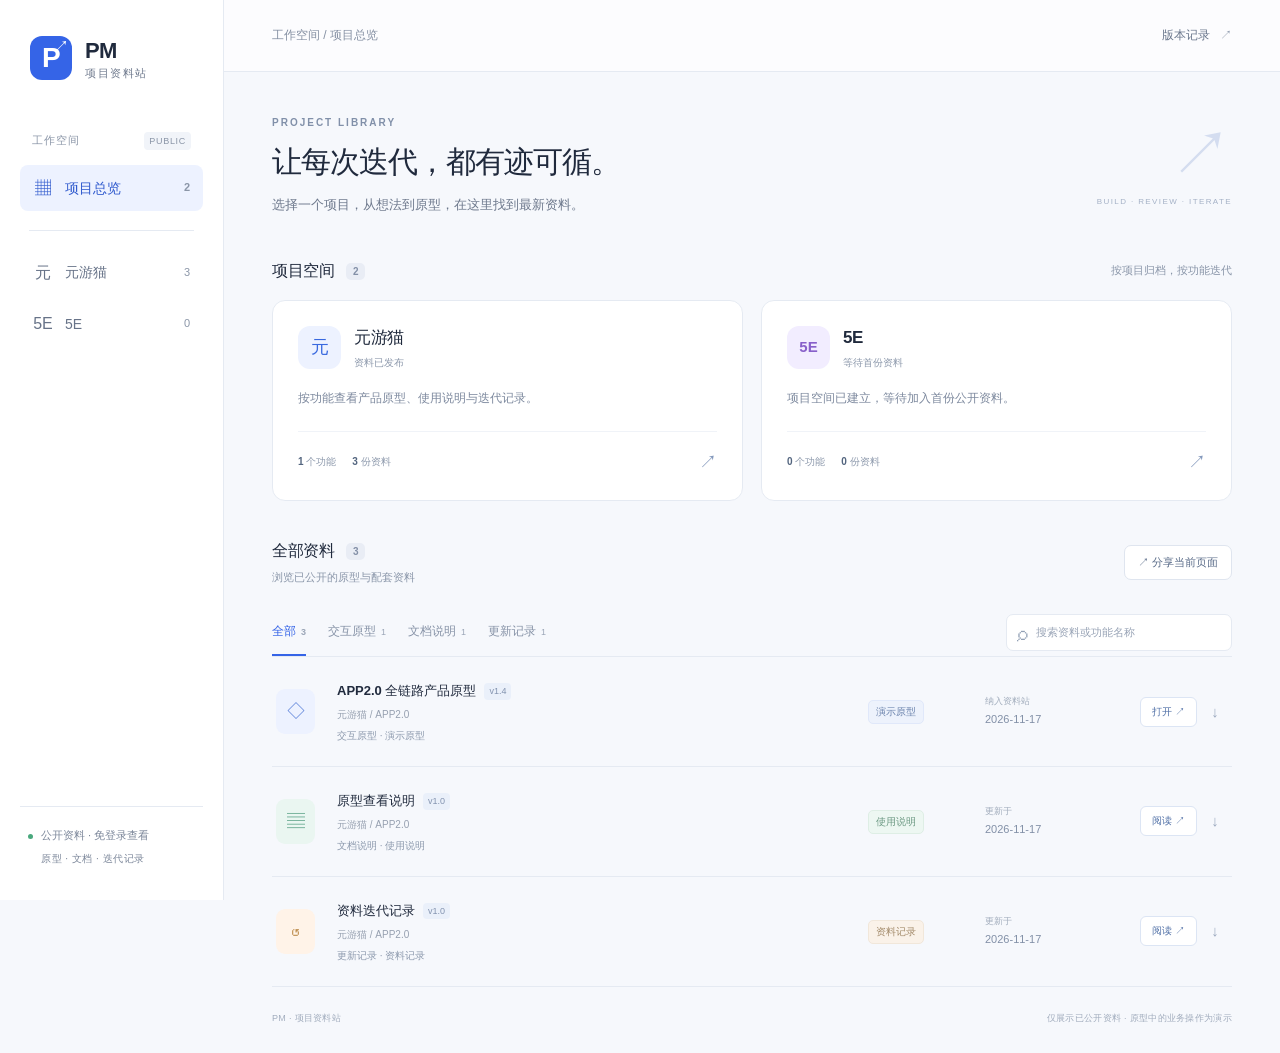
==== index.html @ 62522514 "完善项目资料站：项目功能导航、搜索与文档阅读" ====
<!doctype html>
<html lang="zh-CN">
<head>
<meta charset="utf-8"><meta name="viewport" content="width=device-width,initial-scale=1">
<meta name="description" content="按项目与功能浏览原型、说明和更新记录。"><meta name="theme-color" content="#f6f8fc">
<title>PM · 项目资料站</title><link rel="stylesheet" href="assets/portal.css">
<script src="assets/catalog.js" defer></script><script src="assets/portal.js" defer></script>
</head>
<body>
<a class="skip" href="#main">跳到主要内容</a>
<div class="layout">
<aside class="sidebar" aria-label="项目导航">
<a class="brand" href="./"><span class="brand-icon">P<span>↗</span></span><span>PM<span class="brand-sub">项目资料站</span></span></a>
<div class="space-label">工作空间 <span>PUBLIC</span></div>
<nav id="projectNav" aria-label="项目"></nav>
<div class="sidebar-footer"><span class="status-dot"></span>公开资料 · 免登录查看<p>原型 · 文档 · 迭代记录</p></div>
</aside>
<div class="workspace">
<header class="topbar"><div class="breadcrumb" id="breadcrumb">工作空间 / 项目总览</div><a class="repo-link" href="https://github.com/xiaocaipanzy-arch/PM" target="_blank" rel="noopener">版本记录 <span>↗</span></a></header>
<main id="main" tabindex="-1">
<section class="intro"><div><div class="eyebrow">PROJECT LIBRARY</div><h1 id="pageTitle">让每次迭代，都有迹可循。</h1><p id="pageDescription">选择一个项目，从想法到原型，在这里找到最新资料。</p></div><div class="intro-mark" aria-hidden="true"><span>↗</span><small>BUILD · REVIEW · ITERATE</small></div></section>
<section id="projectsSection" aria-labelledby="projectsTitle"><div class="section-heading"><h2 id="projectsTitle">项目空间 <span id="projectCount"></span></h2><span class="subtle">按项目归档，按功能迭代</span></div><div id="projectCards" class="project-grid"></div></section>
<section class="library" aria-labelledby="resourcesTitle"><div class="section-heading resources-heading"><div><h2 id="resourcesTitle">全部资料 <span id="resourceCount"></span></h2><p id="resourceHint" class="subtle">浏览已公开的原型与配套资料</p></div><button id="shareButton" class="button secondary" type="button">↗ 分享当前页面</button></div>
<div id="featureNav" class="feature-nav" aria-label="功能筛选"></div>
<div class="toolbar"><div id="typeTabs" class="type-tabs" role="group" aria-label="资料类型"></div><label class="search"><span aria-hidden="true">⌕</span><input id="searchInput" type="search" placeholder="搜索资料或功能名称" aria-label="搜索资料或功能名称" autocomplete="off"></label></div>
<p id="resultSummary" class="sr-only" role="status" aria-live="polite"></p>
<div id="resourceList" class="resource-list"></div>
<div id="emptyState" class="empty-state" hidden><div aria-hidden="true">▤</div><h3 id="emptyTitle"></h3><p id="emptyDescription"></p><button id="clearFilters" class="button secondary" type="button" hidden>清除筛选</button></div>
</section>
<footer class="page-footer"><span>PM · 项目资料站</span><span>仅展示已公开资料 · 原型中的业务操作为演示</span></footer>
</main>
</div>
</div>
<dialog id="documentDialog" aria-labelledby="documentTitle"><header class="document-header"><div><div id="documentMeta" class="eyebrow"></div><h2 id="documentTitle"></h2></div><button id="closeDocument" class="icon-button" type="button" aria-label="关闭文档">×</button></header><div id="documentBody" class="markdown"></div><footer class="document-footer"><a id="documentDownload" class="button secondary" download>下载文件 ↓</a><a id="documentRaw" target="_blank" rel="noopener">查看原文件 ↗</a></footer></dialog>
<div id="toast" class="toast" role="status" aria-live="polite" hidden></div>
<noscript><p>资料站需要 JavaScript 才能搜索与筛选。你仍可直接<a href="元游猫/APP2.0/">打开元游猫 APP2.0 原型</a>。</p></noscript>
</body></html>
---- assets/portal.css ----
:root{color-scheme:light;--ink:#202a3d;--muted:#6d788c;--line:#e5eaf2;--accent:#3564e7;--bg:#f6f8fc;font-family:Inter,-apple-system,BlinkMacSystemFont,"Segoe UI","PingFang SC","Microsoft YaHei",sans-serif;font-synthesis:none}*{box-sizing:border-box}body{margin:0;color:var(--ink);background:var(--bg);font-size:14px;line-height:1.6}button,input{font:inherit}button,a,input{touch-action:manipulation}a{color:inherit;text-decoration:none}button{cursor:pointer}button:focus-visible,a:focus-visible,input:focus-visible{outline:3px solid #9eb8ff;outline-offset:3px}button:disabled{cursor:default}button{color:inherit}h1,h2,h3,p{margin:0}.layout{min-height:100vh;display:grid;grid-template-columns:224px minmax(0,1fr)}.sidebar{background:#fff;border-right:1px solid var(--line);position:sticky;top:0;height:100vh;padding:33px 20px;display:flex;flex-direction:column}.brand{display:flex;gap:13px;align-items:center;font-size:22px;font-weight:750;letter-spacing:-.6px;padding:0 10px}.brand-icon{width:42px;height:44px;border-radius:12px;background:#3564e7;color:white;display:grid;place-items:center;position:relative;font-size:28px}.brand-icon span{font-size:16px;position:absolute;right:4px;top:-2px}.brand-sub{display:block;font-size:11px;font-weight:500;color:var(--muted);letter-spacing:1.6px;margin-top:-3px}.space-label{margin:49px 12px 15px;color:#8a95a7;font-size:11px;letter-spacing:1px;display:flex;align-items:center;justify-content:space-between}.space-label span{font-size:9px;letter-spacing:.7px;background:#f1f4f9;border-radius:4px;padding:2px 5px}#projectNav{display:grid;gap:6px}.nav-link{display:flex;align-items:center;gap:12px;min-height:45px;border-radius:8px;padding:10px 13px;color:#677388;transition:background .15s}.nav-link:hover{background:#f5f7fb}.nav-link.active{background:#edf2ff;color:#315bce;font-weight:650}.nav-symbol{width:20px;text-align:center;font-size:16px}.nav-count{margin-left:auto;font-size:11px;color:#8b96a8}.nav-divider{height:1px;background:var(--line);margin:13px 9px}.sidebar-footer{margin-top:auto;border-top:1px solid var(--line);padding:20px 8px 0;color:#7c879a;font-size:11px}.sidebar-footer p{margin-top:6px;padding-left:13px;font-size:10px;letter-spacing:.5px}.status-dot{display:inline-block;width:5px;height:5px;background:#49a87d;border-radius:50%;margin-right:8px;vertical-align:middle}.workspace{min-width:0}.topbar{height:72px;border-bottom:1px solid var(--line);display:flex;align-items:center;justify-content:space-between;padding:0 48px;background:#ffffffa6;gap:12px}.breadcrumb{font-size:12px;color:#8590a3}.repo-link{font-size:12px;color:#69768c}.repo-link span{padding-left:7px;color:#95a0b2}main{max-width:1400px;padding:43px 48px 0;margin:auto}.intro{display:flex;justify-content:space-between;align-items:center;gap:30px;margin-bottom:42px}.eyebrow{font-size:10px;letter-spacing:2px;font-weight:700;color:#8190a9}.intro h1{font-size:30px;line-height:1.4;letter-spacing:-1px;margin-top:10px;font-weight:700}.intro p{margin-top:12px;font-size:13px;color:var(--muted)}.intro-mark{text-align:right;min-width:170px;opacity:.75;user-select:none}.intro-mark>span{display:block;font-size:62px;color:#c8d4ec;line-height:1.1;font-weight:200}.intro-mark small{font-size:8px;letter-spacing:1.4px;color:#8a9ab5}.section-heading{display:flex;justify-content:space-between;align-items:center;gap:16px;margin-bottom:17px}h2{font-size:16px;font-weight:650;letter-spacing:-.3px}h2 span{font-size:10px;background:#e9edf5;color:#8390a7;padding:3px 7px;border-radius:5px;margin-left:7px;vertical-align:middle}.subtle{font-size:11px;color:#8a96a9}.project-grid{display:grid;grid-template-columns:repeat(2,minmax(0,1fr));gap:18px;margin-bottom:37px}.project-card{display:block;border:1px solid var(--line);background:white;border-radius:13px;padding:23px 25px;transition:transform .15s,box-shadow .15s,border-color .15s;position:relative}.project-card:hover{transform:translateY(-2px);border-color:#c5d4f5;box-shadow:0 8px 25px #284d9810}.project-card-top{display:flex;align-items:center;gap:13px}.project-icon{display:grid;place-items:center;width:43px;height:43px;border-radius:12px;font-weight:750;font-size:18px;color:#3969df;background:#edf2ff}.project-icon.purple{background:#f2edff;color:#8860ca;font-size:15px}.project-card h3{font-size:17px;letter-spacing:-.5px}.project-card .mini-status{font-size:10px;color:#8d99ac;margin-top:3px}.project-card>p{font-size:12px;color:#7d899e;margin-top:17px;line-height:1.7}.project-card-bottom{display:flex;align-items:center;gap:16px;font-size:10px;color:#8d99ac;margin-top:23px;padding-top:16px;border-top:1px solid #f0f3f8}.project-card-bottom strong{color:#53657f;font-weight:600}.project-arrow{margin-left:auto;color:#8499bd;font-size:18px}.resources-heading{margin-top:5px;margin-bottom:22px}.resources-heading .subtle{margin-top:6px}.button{display:inline-flex;align-items:center;justify-content:center;gap:8px;min-height:35px;padding:7px 13px;border-radius:7px;border:1px solid transparent;font-size:11px;white-space:nowrap}.secondary{background:white;border-color:#dfe5ef;color:#596b88}.secondary:hover{background:#f3f6fd;border-color:#b9c9ea}.toolbar{display:flex;justify-content:space-between;align-items:center;gap:20px;border-bottom:1px solid var(--line);margin-bottom:0}.type-tabs{display:flex;gap:22px;align-items:center}.type-tab{border:0;border-bottom:2px solid transparent;background:none;padding:13px 0;color:#8793a7;font-size:12px;white-space:nowrap}.type-tab.active{color:#3564e7;border-bottom-color:#3564e7;font-weight:650}.type-tab small{padding-left:5px;font-size:9px;color:#9ba6b7}.search{display:flex;align-items:center;gap:8px;background:#fff;border:1px solid var(--line);border-radius:7px;padding:6px 10px;color:#92a0b5;max-width:250px}.search span{font-size:21px;line-height:1}.search input{border:0;outline:0;background:none;color:#455671;font-size:11px;min-width:0;width:185px;padding:3px 0}.search input::placeholder{color:#9aa5b7}.feature-nav{display:flex;gap:7px;flex-wrap:wrap;margin:-2px 0 17px}.feature-nav:empty{display:none}.feature-chip{border:1px solid #e2e7f1;border-radius:20px;background:transparent;padding:5px 12px;font-size:11px;color:#8390a5}.feature-chip.active{background:#eaf0ff;color:#3564e7;border-color:#ccdafd}.resource-list{display:grid}.resource-row{display:grid;grid-template-columns:44px minmax(180px,1fr) 100px 118px 108px;align-items:center;gap:17px;padding:22px 4px;border-bottom:1px solid var(--line)}.file-icon{display:grid;place-items:center;width:39px;height:45px;border-radius:9px;background:#edf2ff;color:#5079d6;font-size:18px}.file-icon.document{background:#eaf6f1;color:#529c80}.file-icon.changelog{background:#fff3e8;color:#bd8c4d}.resource-title{font-size:13px;font-weight:650;display:inline-flex;align-items:center;gap:8px;background:none;border:0;padding:0;text-align:left}.resource-title:hover{color:#3564e7}.resource-version{font-size:9px;font-weight:500;color:#8393af;background:#eaf0fa;border-radius:4px;padding:1px 5px;white-space:nowrap}.resource-context{font-size:10px;color:#96a0b0;margin-top:5px}.resource-type{font-size:10px;color:#8c99ad;margin-top:5px}.badge{display:inline-block;font-size:10px;background:#edf2fc;border:1px solid #e0e8fa;color:#6a82ac;border-radius:5px;padding:3px 7px}.badge.document{background:#edf7f2;border-color:#deeee5;color:#6b9882}.badge.changelog{background:#faf2e9;border-color:#f1e7da;color:#a38b6b}.resource-date{font-size:11px;color:#8290a7}.resource-date small{display:block;font-size:9px;color:#a1acbc;margin-bottom:3px}.resource-actions{display:flex;gap:5px;align-items:center;justify-content:flex-end}.open-button{background:#fff;color:#4f6fa6;border:1px solid #dce5f4;border-radius:6px;padding:6px 11px;font-size:10px;white-space:nowrap}.open-button:hover{background:#edf3ff}.download-button{width:26px;height:28px;display:grid;place-items:center;border-radius:5px;font-size:15px;color:#9aa8be}.download-button:hover{background:#eaf0fa;color:#3564e7}.empty-state{text-align:center;padding:58px 20px 65px}.empty-state>div{font-size:36px;color:#b4c2da;margin-bottom:12px}.empty-state h3{font-size:16px;font-weight:600}.empty-state p{color:#8693a8;font-size:12px;margin-top:9px}.empty-state button{margin-top:18px}.page-footer{display:flex;justify-content:space-between;gap:20px;padding:24px 0 28px;font-size:9px;color:#a1acbd;letter-spacing:.3px}dialog{width:min(780px,calc(100vw - 28px));max-height:85vh;padding:0;border:1px solid #dbe3f2;border-radius:16px;color:var(--ink);box-shadow:0 24px 80px #142a5230}dialog::backdrop{background:#17243a70;backdrop-filter:blur(3px)}.document-header{display:flex;align-items:center;justify-content:space-between;gap:20px;padding:25px 30px;border-bottom:1px solid var(--line);position:sticky;top:0;background:white}.document-header h2{margin-top:6px;font-size:20px}.icon-button{width:33px;height:33px;border:0;border-radius:7px;background:#f0f3f9;font-size:23px;color:#7c8ca7}.markdown{padding:28px 32px;font-size:14px;line-height:1.9;overflow-wrap:anywhere;min-height:160px}.markdown h1{font-size:24px;margin:6px 0 20px}.markdown h2{font-size:18px;margin:28px 0 12px}.markdown h3{font-size:15px;margin:22px 0 10px}.markdown p{margin:10px 0}.markdown ul,.markdown ol{padding-left:22px}.markdown li{margin:5px 0}.markdown pre{background:#f3f6fb;padding:16px;border-radius:8px;overflow:auto;font-size:12px}.markdown code{font-family:ui-monospace,monospace;background:#edf2fb;padding:2px 4px;border-radius:4px;font-size:.9em}.markdown a{color:#3564e7;text-decoration:underline}.markdown strong{font-weight:650}.document-footer{display:flex;align-items:center;justify-content:space-between;padding:18px 30px;border-top:1px solid var(--line);font-size:12px}.toast{position:fixed;bottom:25px;left:50%;transform:translateX(-50%);padding:11px 18px;border-radius:8px;background:#243554;color:white;font-size:12px;box-shadow:0 5px 25px #23355433;z-index:10;max-width:calc(100vw - 28px);text-align:center}.sr-only,.skip:not(:focus){position:absolute;width:1px;height:1px;padding:0;margin:-1px;overflow:hidden;clip:rect(0,0,0,0);white-space:nowrap;border:0}.skip:focus{position:fixed;top:5px;left:5px;padding:10px;background:white;z-index:99}[hidden]{display:none!important}@media(min-width:1500px){main{padding-top:58px}.intro{margin-bottom:52px}}@media(max-width:1100px){.layout{grid-template-columns:190px minmax(0,1fr)}.sidebar{padding-left:12px;padding-right:12px}.topbar{padding:0 28px}main{padding:32px 28px 0}.resource-row{grid-template-columns:38px minmax(140px,1fr) 95px 85px;gap:12px}.resource-status{display:none}.type-tabs{gap:15px}.search{max-width:205px}.intro h1{font-size:27px}.intro-mark{min-width:100px}.intro-mark small{display:none}}@media(max-width:760px){.layout{display:block}.sidebar{position:static;height:auto;padding:17px 20px;border-right:0;border-bottom:1px solid var(--line)}.brand{padding:0;font-size:19px}.brand-icon{width:34px;height:36px;font-size:24px}.brand-sub{font-size:9px}.space-label,.sidebar-footer,.nav-divider{display:none}#projectNav{display:flex;gap:8px;margin-top:18px;overflow:auto}.nav-link{min-height:35px;padding:7px 12px;gap:7px;white-space:nowrap;font-size:12px}.nav-symbol{font-size:12px;width:16px}.nav-count{font-size:10px;padding-left:5px}.topbar{height:54px;padding:0 20px}.breadcrumb,.repo-link{font-size:10px}main{padding:27px 20px 0}.intro{margin-bottom:30px}.intro h1{font-size:25px}.intro p{font-size:12px;line-height:1.9}.intro-mark{display:none}.project-grid{gap:12px;margin-bottom:30px}.project-card{padding:18px 16px}.project-icon{width:35px;height:35px;font-size:15px;border-radius:10px}.project-card-top{gap:10px}.project-card h3{font-size:16px}.project-card>p{font-size:11px;min-height:37px}.project-card-bottom{gap:8px;font-size:9px;flex-wrap:wrap}.project-card-bottom .project-arrow{display:none}.section-heading>.subtle{display:none}.resources-heading{gap:8px}.resources-heading .button{font-size:10px;padding:7px 10px}.toolbar{flex-direction:column-reverse;align-items:stretch;gap:7px}.search{max-width:none}.search input{width:100%;font-size:12px;min-height:25px}.type-tabs{gap:24px;overflow:auto}.type-tab{font-size:12px}.resource-row{grid-template-columns:35px minmax(0,1fr) auto;gap:11px;padding:20px 0}.file-icon{width:34px;height:40px;font-size:16px}.resource-date{display:none}.resource-title{font-size:12px;gap:5px;flex-wrap:wrap}.resource-context{font-size:9px}.resource-type{font-size:9px}.resource-actions{gap:2px}.open-button{padding:7px 9px}.page-footer{flex-direction:column;gap:6px;padding-top:22px}.document-header{padding:20px}.document-header h2{font-size:18px}.markdown{padding:18px 22px;font-size:13px}.document-footer{padding:15px 20px}}@media(prefers-reduced-motion:reduce){*{transition:none!important;scroll-behavior:auto!important}}

.resource-type .mobile-date{display:none}@media(max-width:760px){.resource-type .mobile-date{display:inline}}
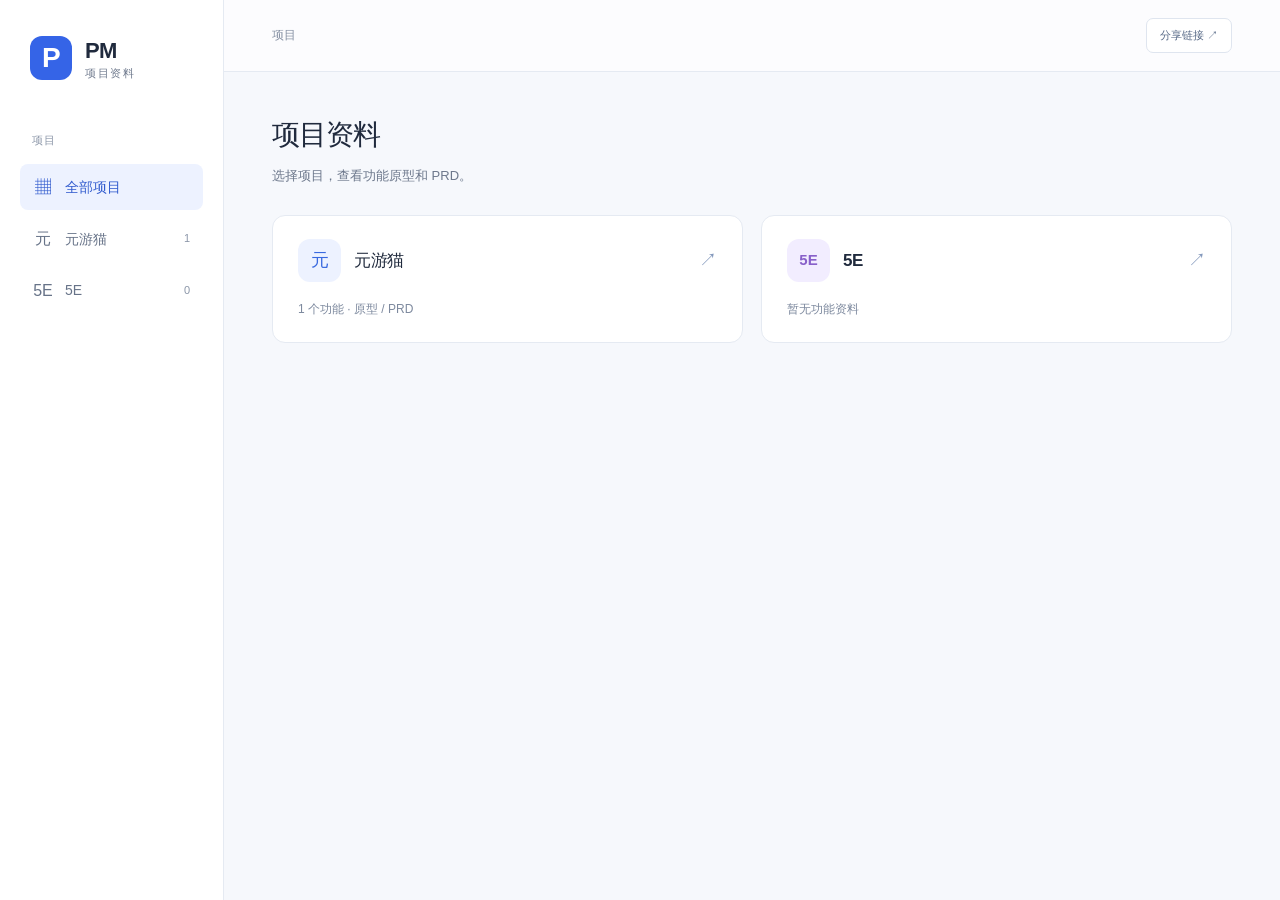
==== commit d9848292: "精简功能资料页：直接查看原型与对应 PRD" ====
--- a/index.html
+++ b/index.html
@@ -1,37 +1,15 @@
 <!doctype html>
 <html lang="zh-CN">
-<head>
-<meta charset="utf-8"><meta name="viewport" content="width=device-width,initial-scale=1">
-<meta name="description" content="按项目与功能浏览原型、说明和更新记录。"><meta name="theme-color" content="#f6f8fc">
-<title>PM · 项目资料站</title><link rel="stylesheet" href="assets/portal.css">
-<script src="assets/catalog.js" defer></script><script src="assets/portal.js" defer></script>
-</head>
+<head><meta charset="utf-8"><meta name="viewport" content="width=device-width,initial-scale=1"><meta name="description" content="按项目和功能查看原型与 PRD。"><meta name="theme-color" content="#f6f8fc"><title>PM · 项目资料</title><link rel="stylesheet" href="assets/portal.css"><script src="assets/catalog.js" defer></script><script src="assets/portal.js" defer></script></head>
 <body>
 <a class="skip" href="#main">跳到主要内容</a>
 <div class="layout">
-<aside class="sidebar" aria-label="项目导航">
-<a class="brand" href="./"><span class="brand-icon">P<span>↗</span></span><span>PM<span class="brand-sub">项目资料站</span></span></a>
-<div class="space-label">工作空间 <span>PUBLIC</span></div>
-<nav id="projectNav" aria-label="项目"></nav>
-<div class="sidebar-footer"><span class="status-dot"></span>公开资料 · 免登录查看<p>原型 · 文档 · 迭代记录</p></div>
-</aside>
-<div class="workspace">
-<header class="topbar"><div class="breadcrumb" id="breadcrumb">工作空间 / 项目总览</div><a class="repo-link" href="https://github.com/xiaocaipanzy-arch/PM" target="_blank" rel="noopener">版本记录 <span>↗</span></a></header>
-<main id="main" tabindex="-1">
-<section class="intro"><div><div class="eyebrow">PROJECT LIBRARY</div><h1 id="pageTitle">让每次迭代，都有迹可循。</h1><p id="pageDescription">选择一个项目，从想法到原型，在这里找到最新资料。</p></div><div class="intro-mark" aria-hidden="true"><span>↗</span><small>BUILD · REVIEW · ITERATE</small></div></section>
-<section id="projectsSection" aria-labelledby="projectsTitle"><div class="section-heading"><h2 id="projectsTitle">项目空间 <span id="projectCount"></span></h2><span class="subtle">按项目归档，按功能迭代</span></div><div id="projectCards" class="project-grid"></div></section>
-<section class="library" aria-labelledby="resourcesTitle"><div class="section-heading resources-heading"><div><h2 id="resourcesTitle">全部资料 <span id="resourceCount"></span></h2><p id="resourceHint" class="subtle">浏览已公开的原型与配套资料</p></div><button id="shareButton" class="button secondary" type="button">↗ 分享当前页面</button></div>
-<div id="featureNav" class="feature-nav" aria-label="功能筛选"></div>
-<div class="toolbar"><div id="typeTabs" class="type-tabs" role="group" aria-label="资料类型"></div><label class="search"><span aria-hidden="true">⌕</span><input id="searchInput" type="search" placeholder="搜索资料或功能名称" aria-label="搜索资料或功能名称" autocomplete="off"></label></div>
-<p id="resultSummary" class="sr-only" role="status" aria-live="polite"></p>
-<div id="resourceList" class="resource-list"></div>
-<div id="emptyState" class="empty-state" hidden><div aria-hidden="true">▤</div><h3 id="emptyTitle"></h3><p id="emptyDescription"></p><button id="clearFilters" class="button secondary" type="button" hidden>清除筛选</button></div>
-</section>
-<footer class="page-footer"><span>PM · 项目资料站</span><span>仅展示已公开资料 · 原型中的业务操作为演示</span></footer>
-</main>
-</div>
-</div>
-<dialog id="documentDialog" aria-labelledby="documentTitle"><header class="document-header"><div><div id="documentMeta" class="eyebrow"></div><h2 id="documentTitle"></h2></div><button id="closeDocument" class="icon-button" type="button" aria-label="关闭文档">×</button></header><div id="documentBody" class="markdown"></div><footer class="document-footer"><a id="documentDownload" class="button secondary" download>下载文件 ↓</a><a id="documentRaw" target="_blank" rel="noopener">查看原文件 ↗</a></footer></dialog>
-<div id="toast" class="toast" role="status" aria-live="polite" hidden></div>
-<noscript><p>资料站需要 JavaScript 才能搜索与筛选。你仍可直接<a href="元游猫/APP2.0/">打开元游猫 APP2.0 原型</a>。</p></noscript>
+<aside class="sidebar" aria-label="项目导航"><a class="brand" id="homeLink" href="./"><span class="brand-icon">P</span><span>PM<span class="brand-sub">项目资料</span></span></a><div class="space-label">项目</div><nav id="projectNav" aria-label="项目"></nav></aside>
+<div class="workspace"><header class="topbar"><div class="breadcrumb" id="breadcrumb">项目</div><button id="shareButton" class="button secondary" type="button">分享链接 ↗</button></header>
+<main id="main" tabindex="-1"><section class="intro"><div><h1 id="pageTitle">项目资料</h1><p id="pageDescription">选择项目，查看功能原型和 PRD。</p></div></section>
+<section id="projectsSection" aria-label="项目列表"><div id="projectCards" class="project-grid"></div></section>
+<section id="library" class="library" aria-labelledby="resourcesTitle" hidden><div class="section-heading"><h2 id="resourcesTitle">功能 <span id="featureCount"></span></h2><label class="search"><span aria-hidden="true">⌕</span><input id="searchInput" type="search" placeholder="搜索功能" aria-label="搜索功能" autocomplete="off"></label></div><p id="resultSummary" class="sr-only" role="status" aria-live="polite"></p><div id="featureList" class="feature-list"></div><div id="emptyState" class="empty-state" hidden><h3 id="emptyTitle"></h3><button id="clearFilters" class="button secondary" type="button" hidden>清除搜索</button></div></section>
+</main></div></div>
+<dialog id="documentDialog" aria-labelledby="documentTitle"><header class="document-header"><div><h2 id="documentTitle"></h2><p id="documentMeta" class="document-meta"></p></div><button id="closeDocument" class="icon-button" type="button" aria-label="关闭 PRD">×</button></header><div id="documentBody" class="markdown"></div><footer class="document-footer"><a id="documentDownload" class="button secondary" download>下载 PRD ↓</a><a id="documentRaw" target="_blank" rel="noopener">原文件 ↗</a></footer></dialog>
+<div id="toast" class="toast" role="status" aria-live="polite" hidden></div><noscript><p>请启用 JavaScript 查看项目资料。<a href="元游猫/APP2.0/元游猫_APP2.0_A方案_全链路产品原型_v1.4.html">直接打开 APP2.0 原型</a></p></noscript>
 </body></html>
--- a/assets/portal.css
+++ b/assets/portal.css
@@ -1,3 +1,5 @@
 :root{color-scheme:light;--ink:#202a3d;--muted:#6d788c;--line:#e5eaf2;--accent:#3564e7;--bg:#f6f8fc;font-family:Inter,-apple-system,BlinkMacSystemFont,"Segoe UI","PingFang SC","Microsoft YaHei",sans-serif;font-synthesis:none}*{box-sizing:border-box}body{margin:0;color:var(--ink);background:var(--bg);font-size:14px;line-height:1.6}button,input{font:inherit}button,a,input{touch-action:manipulation}a{color:inherit;text-decoration:none}button{cursor:pointer}button:focus-visible,a:focus-visible,input:focus-visible{outline:3px solid #9eb8ff;outline-offset:3px}button:disabled{cursor:default}button{color:inherit}h1,h2,h3,p{margin:0}.layout{min-height:100vh;display:grid;grid-template-columns:224px minmax(0,1fr)}.sidebar{background:#fff;border-right:1px solid var(--line);position:sticky;top:0;height:100vh;padding:33px 20px;display:flex;flex-direction:column}.brand{display:flex;gap:13px;align-items:center;font-size:22px;font-weight:750;letter-spacing:-.6px;padding:0 10px}.brand-icon{width:42px;height:44px;border-radius:12px;background:#3564e7;color:white;display:grid;place-items:center;position:relative;font-size:28px}.brand-icon span{font-size:16px;position:absolute;right:4px;top:-2px}.brand-sub{display:block;font-size:11px;font-weight:500;color:var(--muted);letter-spacing:1.6px;margin-top:-3px}.space-label{margin:49px 12px 15px;color:#8a95a7;font-size:11px;letter-spacing:1px;display:flex;align-items:center;justify-content:space-between}.space-label span{font-size:9px;letter-spacing:.7px;background:#f1f4f9;border-radius:4px;padding:2px 5px}#projectNav{display:grid;gap:6px}.nav-link{display:flex;align-items:center;gap:12px;min-height:45px;border-radius:8px;padding:10px 13px;color:#677388;transition:background .15s}.nav-link:hover{background:#f5f7fb}.nav-link.active{background:#edf2ff;color:#315bce;font-weight:650}.nav-symbol{width:20px;text-align:center;font-size:16px}.nav-count{margin-left:auto;font-size:11px;color:#8b96a8}.nav-divider{height:1px;background:var(--line);margin:13px 9px}.sidebar-footer{margin-top:auto;border-top:1px solid var(--line);padding:20px 8px 0;color:#7c879a;font-size:11px}.sidebar-footer p{margin-top:6px;padding-left:13px;font-size:10px;letter-spacing:.5px}.status-dot{display:inline-block;width:5px;height:5px;background:#49a87d;border-radius:50%;margin-right:8px;vertical-align:middle}.workspace{min-width:0}.topbar{height:72px;border-bottom:1px solid var(--line);display:flex;align-items:center;justify-content:space-between;padding:0 48px;background:#ffffffa6;gap:12px}.breadcrumb{font-size:12px;color:#8590a3}.repo-link{font-size:12px;color:#69768c}.repo-link span{padding-left:7px;color:#95a0b2}main{max-width:1400px;padding:43px 48px 0;margin:auto}.intro{display:flex;justify-content:space-between;align-items:center;gap:30px;margin-bottom:42px}.eyebrow{font-size:10px;letter-spacing:2px;font-weight:700;color:#8190a9}.intro h1{font-size:30px;line-height:1.4;letter-spacing:-1px;margin-top:10px;font-weight:700}.intro p{margin-top:12px;font-size:13px;color:var(--muted)}.intro-mark{text-align:right;min-width:170px;opacity:.75;user-select:none}.intro-mark>span{display:block;font-size:62px;color:#c8d4ec;line-height:1.1;font-weight:200}.intro-mark small{font-size:8px;letter-spacing:1.4px;color:#8a9ab5}.section-heading{display:flex;justify-content:space-between;align-items:center;gap:16px;margin-bottom:17px}h2{font-size:16px;font-weight:650;letter-spacing:-.3px}h2 span{font-size:10px;background:#e9edf5;color:#8390a7;padding:3px 7px;border-radius:5px;margin-left:7px;vertical-align:middle}.subtle{font-size:11px;color:#8a96a9}.project-grid{display:grid;grid-template-columns:repeat(2,minmax(0,1fr));gap:18px;margin-bottom:37px}.project-card{display:block;border:1px solid var(--line);background:white;border-radius:13px;padding:23px 25px;transition:transform .15s,box-shadow .15s,border-color .15s;position:relative}.project-card:hover{transform:translateY(-2px);border-color:#c5d4f5;box-shadow:0 8px 25px #284d9810}.project-card-top{display:flex;align-items:center;gap:13px}.project-icon{display:grid;place-items:center;width:43px;height:43px;border-radius:12px;font-weight:750;font-size:18px;color:#3969df;background:#edf2ff}.project-icon.purple{background:#f2edff;color:#8860ca;font-size:15px}.project-card h3{font-size:17px;letter-spacing:-.5px}.project-card .mini-status{font-size:10px;color:#8d99ac;margin-top:3px}.project-card>p{font-size:12px;color:#7d899e;margin-top:17px;line-height:1.7}.project-card-bottom{display:flex;align-items:center;gap:16px;font-size:10px;color:#8d99ac;margin-top:23px;padding-top:16px;border-top:1px solid #f0f3f8}.project-card-bottom strong{color:#53657f;font-weight:600}.project-arrow{margin-left:auto;color:#8499bd;font-size:18px}.resources-heading{margin-top:5px;margin-bottom:22px}.resources-heading .subtle{margin-top:6px}.button{display:inline-flex;align-items:center;justify-content:center;gap:8px;min-height:35px;padding:7px 13px;border-radius:7px;border:1px solid transparent;font-size:11px;white-space:nowrap}.secondary{background:white;border-color:#dfe5ef;color:#596b88}.secondary:hover{background:#f3f6fd;border-color:#b9c9ea}.toolbar{display:flex;justify-content:space-between;align-items:center;gap:20px;border-bottom:1px solid var(--line);margin-bottom:0}.type-tabs{display:flex;gap:22px;align-items:center}.type-tab{border:0;border-bottom:2px solid transparent;background:none;padding:13px 0;color:#8793a7;font-size:12px;white-space:nowrap}.type-tab.active{color:#3564e7;border-bottom-color:#3564e7;font-weight:650}.type-tab small{padding-left:5px;font-size:9px;color:#9ba6b7}.search{display:flex;align-items:center;gap:8px;background:#fff;border:1px solid var(--line);border-radius:7px;padding:6px 10px;color:#92a0b5;max-width:250px}.search span{font-size:21px;line-height:1}.search input{border:0;outline:0;background:none;color:#455671;font-size:11px;min-width:0;width:185px;padding:3px 0}.search input::placeholder{color:#9aa5b7}.feature-nav{display:flex;gap:7px;flex-wrap:wrap;margin:-2px 0 17px}.feature-nav:empty{display:none}.feature-chip{border:1px solid #e2e7f1;border-radius:20px;background:transparent;padding:5px 12px;font-size:11px;color:#8390a5}.feature-chip.active{background:#eaf0ff;color:#3564e7;border-color:#ccdafd}.resource-list{display:grid}.resource-row{display:grid;grid-template-columns:44px minmax(180px,1fr) 100px 118px 108px;align-items:center;gap:17px;padding:22px 4px;border-bottom:1px solid var(--line)}.file-icon{display:grid;place-items:center;width:39px;height:45px;border-radius:9px;background:#edf2ff;color:#5079d6;font-size:18px}.file-icon.document{background:#eaf6f1;color:#529c80}.file-icon.changelog{background:#fff3e8;color:#bd8c4d}.resource-title{font-size:13px;font-weight:650;display:inline-flex;align-items:center;gap:8px;background:none;border:0;padding:0;text-align:left}.resource-title:hover{color:#3564e7}.resource-version{font-size:9px;font-weight:500;color:#8393af;background:#eaf0fa;border-radius:4px;padding:1px 5px;white-space:nowrap}.resource-context{font-size:10px;color:#96a0b0;margin-top:5px}.resource-type{font-size:10px;color:#8c99ad;margin-top:5px}.badge{display:inline-block;font-size:10px;background:#edf2fc;border:1px solid #e0e8fa;color:#6a82ac;border-radius:5px;padding:3px 7px}.badge.document{background:#edf7f2;border-color:#deeee5;color:#6b9882}.badge.changelog{background:#faf2e9;border-color:#f1e7da;color:#a38b6b}.resource-date{font-size:11px;color:#8290a7}.resource-date small{display:block;font-size:9px;color:#a1acbc;margin-bottom:3px}.resource-actions{display:flex;gap:5px;align-items:center;justify-content:flex-end}.open-button{background:#fff;color:#4f6fa6;border:1px solid #dce5f4;border-radius:6px;padding:6px 11px;font-size:10px;white-space:nowrap}.open-button:hover{background:#edf3ff}.download-button{width:26px;height:28px;display:grid;place-items:center;border-radius:5px;font-size:15px;color:#9aa8be}.download-button:hover{background:#eaf0fa;color:#3564e7}.empty-state{text-align:center;padding:58px 20px 65px}.empty-state>div{font-size:36px;color:#b4c2da;margin-bottom:12px}.empty-state h3{font-size:16px;font-weight:600}.empty-state p{color:#8693a8;font-size:12px;margin-top:9px}.empty-state button{margin-top:18px}.page-footer{display:flex;justify-content:space-between;gap:20px;padding:24px 0 28px;font-size:9px;color:#a1acbd;letter-spacing:.3px}dialog{width:min(780px,calc(100vw - 28px));max-height:85vh;padding:0;border:1px solid #dbe3f2;border-radius:16px;color:var(--ink);box-shadow:0 24px 80px #142a5230}dialog::backdrop{background:#17243a70;backdrop-filter:blur(3px)}.document-header{display:flex;align-items:center;justify-content:space-between;gap:20px;padding:25px 30px;border-bottom:1px solid var(--line);position:sticky;top:0;background:white}.document-header h2{margin-top:6px;font-size:20px}.icon-button{width:33px;height:33px;border:0;border-radius:7px;background:#f0f3f9;font-size:23px;color:#7c8ca7}.markdown{padding:28px 32px;font-size:14px;line-height:1.9;overflow-wrap:anywhere;min-height:160px}.markdown h1{font-size:24px;margin:6px 0 20px}.markdown h2{font-size:18px;margin:28px 0 12px}.markdown h3{font-size:15px;margin:22px 0 10px}.markdown p{margin:10px 0}.markdown ul,.markdown ol{padding-left:22px}.markdown li{margin:5px 0}.markdown pre{background:#f3f6fb;padding:16px;border-radius:8px;overflow:auto;font-size:12px}.markdown code{font-family:ui-monospace,monospace;background:#edf2fb;padding:2px 4px;border-radius:4px;font-size:.9em}.markdown a{color:#3564e7;text-decoration:underline}.markdown strong{font-weight:650}.document-footer{display:flex;align-items:center;justify-content:space-between;padding:18px 30px;border-top:1px solid var(--line);font-size:12px}.toast{position:fixed;bottom:25px;left:50%;transform:translateX(-50%);padding:11px 18px;border-radius:8px;background:#243554;color:white;font-size:12px;box-shadow:0 5px 25px #23355433;z-index:10;max-width:calc(100vw - 28px);text-align:center}.sr-only,.skip:not(:focus){position:absolute;width:1px;height:1px;padding:0;margin:-1px;overflow:hidden;clip:rect(0,0,0,0);white-space:nowrap;border:0}.skip:focus{position:fixed;top:5px;left:5px;padding:10px;background:white;z-index:99}[hidden]{display:none!important}@media(min-width:1500px){main{padding-top:58px}.intro{margin-bottom:52px}}@media(max-width:1100px){.layout{grid-template-columns:190px minmax(0,1fr)}.sidebar{padding-left:12px;padding-right:12px}.topbar{padding:0 28px}main{padding:32px 28px 0}.resource-row{grid-template-columns:38px minmax(140px,1fr) 95px 85px;gap:12px}.resource-status{display:none}.type-tabs{gap:15px}.search{max-width:205px}.intro h1{font-size:27px}.intro-mark{min-width:100px}.intro-mark small{display:none}}@media(max-width:760px){.layout{display:block}.sidebar{position:static;height:auto;padding:17px 20px;border-right:0;border-bottom:1px solid var(--line)}.brand{padding:0;font-size:19px}.brand-icon{width:34px;height:36px;font-size:24px}.brand-sub{font-size:9px}.space-label,.sidebar-footer,.nav-divider{display:none}#projectNav{display:flex;gap:8px;margin-top:18px;overflow:auto}.nav-link{min-height:35px;padding:7px 12px;gap:7px;white-space:nowrap;font-size:12px}.nav-symbol{font-size:12px;width:16px}.nav-count{font-size:10px;padding-left:5px}.topbar{height:54px;padding:0 20px}.breadcrumb,.repo-link{font-size:10px}main{padding:27px 20px 0}.intro{margin-bottom:30px}.intro h1{font-size:25px}.intro p{font-size:12px;line-height:1.9}.intro-mark{display:none}.project-grid{gap:12px;margin-bottom:30px}.project-card{padding:18px 16px}.project-icon{width:35px;height:35px;font-size:15px;border-radius:10px}.project-card-top{gap:10px}.project-card h3{font-size:16px}.project-card>p{font-size:11px;min-height:37px}.project-card-bottom{gap:8px;font-size:9px;flex-wrap:wrap}.project-card-bottom .project-arrow{display:none}.section-heading>.subtle{display:none}.resources-heading{gap:8px}.resources-heading .button{font-size:10px;padding:7px 10px}.toolbar{flex-direction:column-reverse;align-items:stretch;gap:7px}.search{max-width:none}.search input{width:100%;font-size:12px;min-height:25px}.type-tabs{gap:24px;overflow:auto}.type-tab{font-size:12px}.resource-row{grid-template-columns:35px minmax(0,1fr) auto;gap:11px;padding:20px 0}.file-icon{width:34px;height:40px;font-size:16px}.resource-date{display:none}.resource-title{font-size:12px;gap:5px;flex-wrap:wrap}.resource-context{font-size:9px}.resource-type{font-size:9px}.resource-actions{gap:2px}.open-button{padding:7px 9px}.page-footer{flex-direction:column;gap:6px;padding-top:22px}.document-header{padding:20px}.document-header h2{font-size:18px}.markdown{padding:18px 22px;font-size:13px}.document-footer{padding:15px 20px}}@media(prefers-reduced-motion:reduce){*{transition:none!important;scroll-behavior:auto!important}}
 
 .resource-type .mobile-date{display:none}@media(max-width:760px){.resource-type .mobile-date{display:inline}}
+
+.intro{margin-bottom:28px}.intro h1{margin-top:0;font-size:28px}.function-card{border:1px solid var(--line);background:#fff;border-radius:12px;margin:18px 0;padding:24px}.function-card>header{display:flex;align-items:center;gap:10px;padding-bottom:18px;border-bottom:1px solid var(--line)}.function-card h3{font-size:17px}.function-resources{display:grid;grid-template-columns:1fr 1fr;gap:24px;padding-top:20px}.function-resource{display:flex;gap:12px;align-items:center;justify-content:space-between;min-width:0}.function-resource strong{font-size:13px}.function-resource p{font-size:11px;color:var(--muted);margin-top:6px}.file-actions{display:flex;align-items:center;gap:5px;flex-shrink:0}.function-resource.missing{color:var(--muted)}.function-resource.missing span{font-size:11px}.document-meta{font-size:12px;color:#9b703d;margin-top:8px;line-height:1.8}.document-header>div{min-width:0}.table-wrap{max-width:100%;overflow-x:auto;margin:16px 0}.markdown table{border-collapse:collapse;width:100%;font-size:12px;line-height:1.8}.markdown th,.markdown td{border:1px solid var(--line);padding:10px 12px;vertical-align:top;min-width:110px}.markdown th{background:#f3f6fb;font-weight:600;text-align:left}.markdown h4,.markdown h5,.markdown h6{margin:20px 0 10px;font-size:14px}.document-header h2{margin:0}.icon-button{flex-shrink:0}@media(max-width:1000px){.function-resources{grid-template-columns:1fr;gap:20px}.function-resource+.function-resource{border-top:1px solid var(--line);padding-top:18px}}@media(max-width:760px){.function-card{padding:19px 16px}.function-card h3{font-size:16px}.function-resource p{font-size:10px}.library>.section-heading{align-items:center}.library .search{max-width:180px}.document-meta{font-size:10px}.intro h1{font-size:25px}.project-card>p{min-height:0}.project-arrow{display:inline!important}}
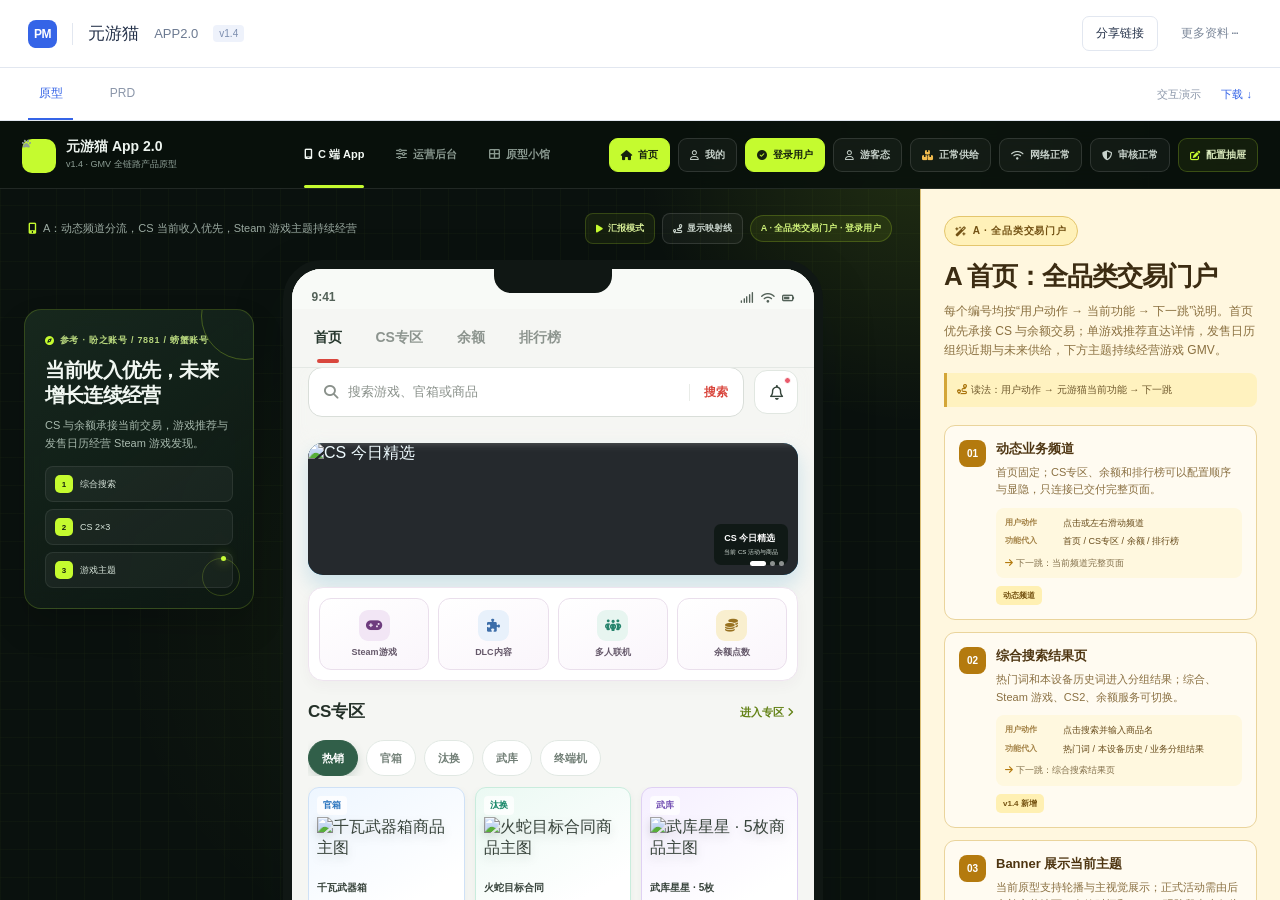
==== commit 65f8d1ae: "改为项目查看页：同页切换原型与 PRD" ====
--- a/index.html
+++ b/index.html
@@ -1,15 +1,14 @@
 <!doctype html>
-<html lang="zh-CN">
-<head><meta charset="utf-8"><meta name="viewport" content="width=device-width,initial-scale=1"><meta name="description" content="按项目和功能查看原型与 PRD。"><meta name="theme-color" content="#f6f8fc"><title>PM · 项目资料</title><link rel="stylesheet" href="assets/portal.css"><script src="assets/catalog.js" defer></script><script src="assets/portal.js" defer></script></head>
+<html lang="zh-CN"><head><meta charset="utf-8"><meta name="viewport" content="width=device-width,initial-scale=1"><meta name="description" content="在当前页面查看项目原型和 PRD。"><title>项目查看</title><link rel="stylesheet" href="assets/viewer.css"><script src="assets/catalog.js" defer></script><script src="assets/portal.js" defer></script></head>
 <body>
-<a class="skip" href="#main">跳到主要内容</a>
-<div class="layout">
-<aside class="sidebar" aria-label="项目导航"><a class="brand" id="homeLink" href="./"><span class="brand-icon">P</span><span>PM<span class="brand-sub">项目资料</span></span></a><div class="space-label">项目</div><nav id="projectNav" aria-label="项目"></nav></aside>
-<div class="workspace"><header class="topbar"><div class="breadcrumb" id="breadcrumb">项目</div><button id="shareButton" class="button secondary" type="button">分享链接 ↗</button></header>
-<main id="main" tabindex="-1"><section class="intro"><div><h1 id="pageTitle">项目资料</h1><p id="pageDescription">选择项目，查看功能原型和 PRD。</p></div></section>
-<section id="projectsSection" aria-label="项目列表"><div id="projectCards" class="project-grid"></div></section>
-<section id="library" class="library" aria-labelledby="resourcesTitle" hidden><div class="section-heading"><h2 id="resourcesTitle">功能 <span id="featureCount"></span></h2><label class="search"><span aria-hidden="true">⌕</span><input id="searchInput" type="search" placeholder="搜索功能" aria-label="搜索功能" autocomplete="off"></label></div><p id="resultSummary" class="sr-only" role="status" aria-live="polite"></p><div id="featureList" class="feature-list"></div><div id="emptyState" class="empty-state" hidden><h3 id="emptyTitle"></h3><button id="clearFilters" class="button secondary" type="button" hidden>清除搜索</button></div></section>
-</main></div></div>
-<dialog id="documentDialog" aria-labelledby="documentTitle"><header class="document-header"><div><h2 id="documentTitle"></h2><p id="documentMeta" class="document-meta"></p></div><button id="closeDocument" class="icon-button" type="button" aria-label="关闭 PRD">×</button></header><div id="documentBody" class="markdown"></div><footer class="document-footer"><a id="documentDownload" class="button secondary" download>下载 PRD ↓</a><a id="documentRaw" target="_blank" rel="noopener">原文件 ↗</a></footer></dialog>
-<div id="toast" class="toast" role="status" aria-live="polite" hidden></div><noscript><p>请启用 JavaScript 查看项目资料。<a href="元游猫/APP2.0/元游猫_APP2.0_A方案_全链路产品原型_v1.4.html">直接打开 APP2.0 原型</a></p></noscript>
+<header class="viewer-header"><div class="identity"><span class="brand">PM</span><span class="divider"></span><h1 id="projectTitle"></h1><span id="featureTitle" class="feature-title"></span><span id="version" class="version"></span></div><div class="header-actions"><button id="shareButton" type="button">分享链接</button><button id="sourcesButton" class="quiet" type="button" aria-haspopup="dialog">更多资料 ⋯</button></div></header>
+<main id="main">
+<div id="contentToolbar" class="content-toolbar"><div id="viewTabs" class="tabs" role="tablist" aria-label="内容类型"><button id="prototypeTab" type="button" role="tab" aria-controls="prototypePanel" data-view="prototype">原型</button><button id="prdTab" type="button" role="tab" aria-controls="prdPanel" data-view="prd">PRD</button></div><div class="toolbar-meta"><span id="contentStatus"></span><a id="downloadFile" download>下载 ↓</a></div></div>
+<section id="prototypePanel" class="content-panel prototype-panel" role="tabpanel" aria-labelledby="prototypeTab"><iframe id="prototypeFrame" title="项目交互原型" referrerpolicy="same-origin"></iframe><div id="prototypeEmpty" class="empty" hidden>暂无原型</div></section>
+<section id="prdPanel" class="content-panel prd-panel" role="tabpanel" aria-labelledby="prdTab" hidden><article id="documentBody" class="markdown"></article></section>
+<section id="projectEmpty" class="empty project-empty" hidden><h2 id="emptyTitle"></h2><p>暂无原型或 PRD</p></section>
+</main>
+<dialog id="sourcesDialog" aria-labelledby="sourcesTitle"><header><h2 id="sourcesTitle">项目与历史资料</h2><button id="closeSources" type="button" aria-label="关闭更多资料">×</button></header><div class="sources-body"><section><h3>当前项目的功能</h3><nav id="featureLinks"></nav></section><section><h3>其他项目</h3><nav id="projectLinks"></nav></section><section><h3>版本来源</h3><a class="source-link" href="https://github.com/xiaocaipanzy-arch/PM/commits/main/" target="_blank" rel="noopener">查看 Git 版本记录 ↗</a></section></div></dialog>
+<div id="toast" role="status" aria-live="polite" hidden></div>
+<noscript>请启用 JavaScript 查看原型与 PRD。</noscript>
 </body></html>
--- a/assets/viewer.css
+++ b/assets/viewer.css
@@ -0,0 +1 @@
+:root{font-family:-apple-system,BlinkMacSystemFont,"Segoe UI","PingFang SC","Microsoft YaHei",sans-serif;color:#243149;background:#f5f7fb;font-synthesis:none;--line:#e2e7f0;--blue:#3564e7}*{box-sizing:border-box}body{margin:0}button,a{-webkit-tap-highlight-color:transparent}button{font:inherit;cursor:pointer;color:inherit;background:#fff;border:1px solid var(--line);border-radius:7px;padding:8px 13px;font-size:12px}a{color:var(--blue);text-decoration:none}button:hover{background:#f2f6ff}button:focus-visible,a:focus-visible{outline:3px solid #9ab5ff;outline-offset:2px}h1,h2,h3,p{margin:0}.viewer-header{height:68px;padding:0 28px;background:white;border-bottom:1px solid var(--line);display:flex;align-items:center;justify-content:space-between;gap:20px}.identity{display:flex;align-items:center;gap:15px;min-width:0}.brand{font-size:12px;font-weight:750;letter-spacing:-.4px;color:#fff;background:var(--blue);padding:7px 6px;border-radius:8px}.divider{height:22px;width:1px;background:var(--line)}h1{font-size:17px;white-space:nowrap}.feature-title{font-size:13px;color:#6c7a91}.version{font-size:10px;padding:3px 6px;border-radius:4px;background:#eef2fb;color:#7c8eaf}.header-actions{display:flex;align-items:center;gap:9px;flex-shrink:0}.quiet{border-color:transparent;color:#7b8799}.content-toolbar{height:53px;padding:0 28px;background:white;border-bottom:1px solid var(--line);display:flex;align-items:stretch;justify-content:space-between;gap:15px}.tabs{display:flex;gap:27px;align-items:stretch}.tabs button{border:0;border-bottom:2px solid transparent;border-radius:0;padding:0 6px;background:transparent;color:#8b96a9;min-width:45px}.tabs button[aria-selected="true"]{color:var(--blue);border-bottom-color:var(--blue);font-weight:650}.toolbar-meta{display:flex;align-items:center;gap:20px;font-size:11px;color:#8a96a9;min-width:0}.toolbar-meta a{font-size:11px;white-space:nowrap}.content-panel{height:calc(100dvh - 121px);min-height:300px}.prototype-panel{position:relative}iframe{border:0;width:100%;height:100%;display:block;background:#f5f7fb}.prd-panel{overflow:auto;background:#f5f7fb;overscroll-behavior:contain}.markdown{max-width:1040px;padding:40px 48px 80px;margin:24px auto;background:white;border:1px solid var(--line);border-radius:10px;font-size:14px;line-height:1.9;overflow-wrap:anywhere}.markdown h1{font-size:25px;line-height:1.5;white-space:normal;margin:0 0 30px}.markdown h2{font-size:20px;margin:38px 0 17px}.markdown h3{font-size:16px;margin:25px 0 13px}.markdown h4,.markdown h5,.markdown h6{font-size:14px;margin:22px 0 10px}.markdown p{margin:12px 0}.markdown ul,.markdown ol{padding-left:24px}.markdown li{margin:5px 0}.markdown code{font:12px ui-monospace,monospace;background:#eef3fb;padding:2px 4px;border-radius:4px}.markdown pre{overflow:auto;background:#f4f7fc;padding:16px;border-radius:7px}.table-wrap{max-width:100%;overflow-x:auto;margin:20px 0}.markdown table{border-collapse:collapse;width:100%;font-size:12px;line-height:1.8}.markdown th,.markdown td{border:1px solid var(--line);padding:10px 12px;text-align:left;vertical-align:top;min-width:110px}.markdown th{background:#f2f5fb}.empty{display:flex;flex-direction:column;align-items:center;justify-content:center;gap:12px;height:100%;min-height:300px;color:#8b97ab;font-size:14px}.empty h2{font-size:22px;color:#34445e}.project-empty{height:calc(100dvh - 68px)}dialog{border:1px solid var(--line);border-radius:12px;padding:0;width:min(490px,calc(100vw - 32px));max-height:85vh;color:#263750;box-shadow:0 24px 80px #142a5230}dialog::backdrop{background:#1f2b4066}dialog>header{display:flex;align-items:center;justify-content:space-between;padding:20px 24px;border-bottom:1px solid var(--line)}dialog h2{font-size:17px}dialog>header button{font-size:23px;line-height:1;padding:3px 8px;border:0;color:#8b97ab}.sources-body{padding:0 24px 26px}.sources-body section{margin-top:25px}.sources-body h3{font-size:11px;color:#8c98ab;font-weight:500;margin-bottom:9px}.source-link{display:flex;justify-content:space-between;align-items:center;font-size:13px;color:#3e5275;border-radius:6px;padding:11px 10px}.source-link:hover{background:#f3f6fc}.source-link small{font-size:10px;color:#99a5b7}.no-sources{font-size:12px;color:#99a5b7;padding:8px 10px}#toast{position:fixed;bottom:24px;left:50%;transform:translateX(-50%);background:#263750;color:white;font-size:12px;border-radius:7px;padding:11px 16px;z-index:20}[hidden]{display:none!important}@media(max-width:650px){.viewer-header{padding:0 14px;height:62px;gap:8px}.identity{gap:8px;flex-wrap:wrap;align-content:center;row-gap:2px}.brand{font-size:10px;padding:6px 4px}.divider{display:none}h1{font-size:14px}.feature-title{font-size:11px}.version{font-size:8px;padding:2px 4px}.header-actions{gap:2px}.header-actions button{padding:7px 8px;font-size:10px}.content-toolbar{padding:0 15px;height:50px;gap:8px}.tabs{gap:15px}.toolbar-meta{font-size:9px;gap:10px}.toolbar-meta a{font-size:10px}#contentStatus{max-width:160px;text-align:right;line-height:1.5}.content-panel{height:calc(100dvh - 112px)}.markdown{margin:0;padding:26px 20px 60px;border:0;border-radius:0;font-size:13px}.markdown h1{font-size:20px}.markdown h2{font-size:17px}.markdown th,.markdown td{padding:8px;min-width:95px}.project-empty{height:calc(100dvh - 62px)}}
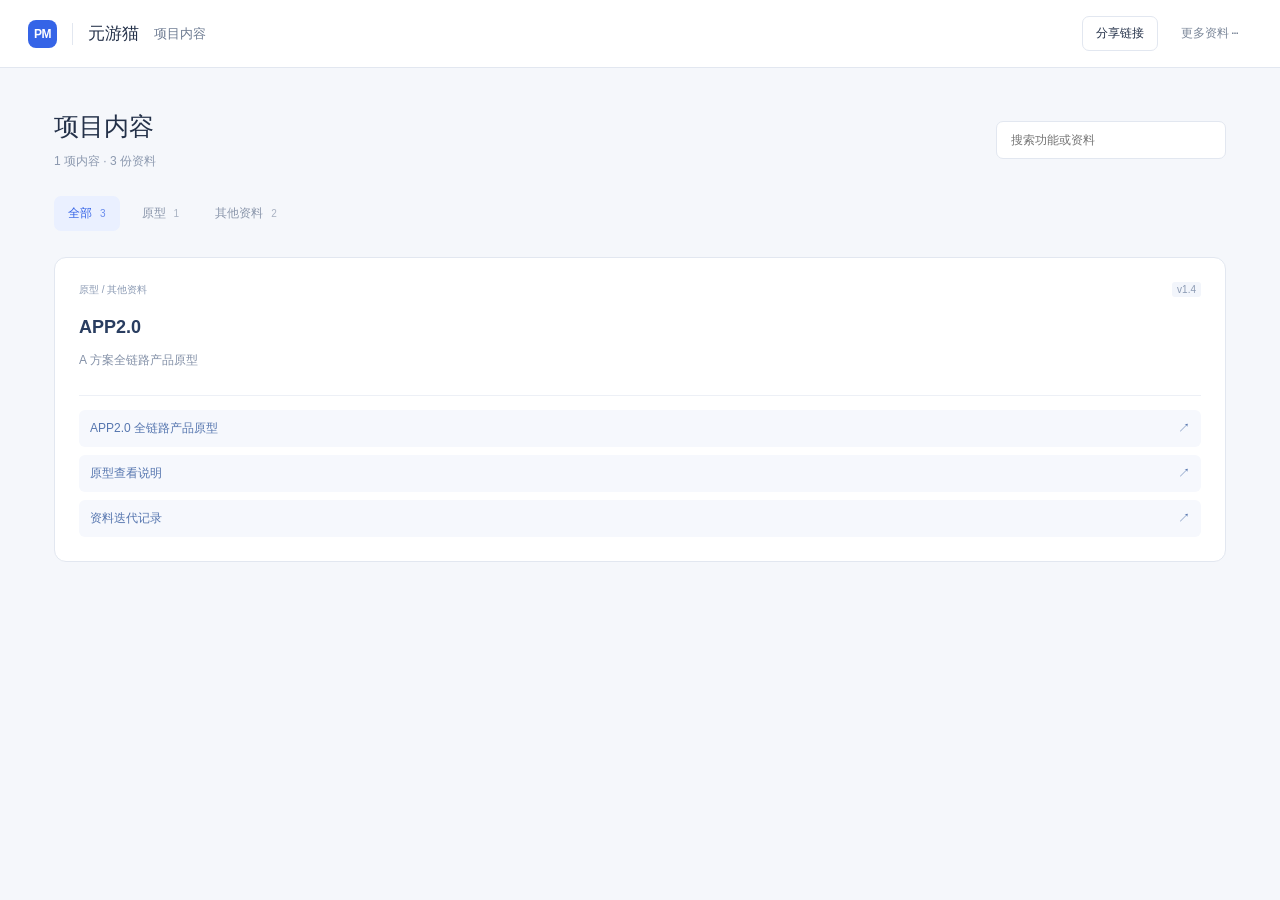
==== commit 058efd28: "增加项目内容聚合页与多资料入口" ====
--- a/index.html
+++ b/index.html
@@ -1,11 +1,12 @@
 <!doctype html>
 <html lang="zh-CN"><head><meta charset="utf-8"><meta name="viewport" content="width=device-width,initial-scale=1"><meta name="description" content="在当前页面查看项目原型和 PRD。"><title>项目查看</title><link rel="stylesheet" href="assets/viewer.css"><script src="assets/catalog.js" defer></script><script src="assets/portal.js" defer></script></head>
 <body>
-<header class="viewer-header"><div class="identity"><span class="brand">PM</span><span class="divider"></span><h1 id="projectTitle"></h1><span id="featureTitle" class="feature-title"></span><span id="version" class="version"></span></div><div class="header-actions"><button id="shareButton" type="button">分享链接</button><button id="sourcesButton" class="quiet" type="button" aria-haspopup="dialog">更多资料 ⋯</button></div></header>
+<header class="viewer-header"><div class="identity"><a id="projectHome" class="brand" href="./" aria-label="返回项目聚合页">PM</a><span class="divider"></span><h1 id="projectTitle"></h1><span id="featureTitle" class="feature-title"></span><span id="version" class="version"></span></div><div class="header-actions"><button id="shareButton" type="button">分享链接</button><button id="sourcesButton" class="quiet" type="button" aria-haspopup="dialog">更多资料 ⋯</button></div></header>
 <main id="main">
-<div id="contentToolbar" class="content-toolbar"><div id="viewTabs" class="tabs" role="tablist" aria-label="内容类型"><button id="prototypeTab" type="button" role="tab" aria-controls="prototypePanel" data-view="prototype">原型</button><button id="prdTab" type="button" role="tab" aria-controls="prdPanel" data-view="prd">PRD</button></div><div class="toolbar-meta"><span id="contentStatus"></span><a id="downloadFile" download>下载 ↓</a></div></div>
-<section id="prototypePanel" class="content-panel prototype-panel" role="tabpanel" aria-labelledby="prototypeTab"><iframe id="prototypeFrame" title="项目交互原型" referrerpolicy="same-origin"></iframe><div id="prototypeEmpty" class="empty" hidden>暂无原型</div></section>
-<section id="prdPanel" class="content-panel prd-panel" role="tabpanel" aria-labelledby="prdTab" hidden><article id="documentBody" class="markdown"></article></section>
+<section id="overview" class="overview" aria-labelledby="overviewTitle"><div class="overview-heading"><div><h2 id="overviewTitle">项目内容</h2><p id="overviewSummary"></p></div><label class="overview-search"><input id="contentSearch" type="search" placeholder="搜索功能或资料" aria-label="搜索功能或资料"></label></div><div id="categoryFilters" class="category-filters" role="group" aria-label="内容类型"></div><div id="overviewCards" class="overview-cards"></div><div id="overviewEmpty" class="overview-empty" hidden><h3>暂无匹配内容</h3><p id="overviewEmptyText"></p></div></section>
+<div id="contentToolbar" class="content-toolbar"><div class="viewer-navigation"><a id="backOverview" class="back-overview">← 项目内容</a><div id="viewTabs" class="tabs" role="tablist" aria-label="查看内容"></div></div><div class="toolbar-meta"><span id="contentStatus"></span><a id="downloadFile" download>下载 ↓</a></div></div>
+<section id="prototypePanel" class="content-panel prototype-panel" role="tabpanel"><div id="embedFrames"></div></section>
+<section id="prdPanel" class="content-panel prd-panel" role="tabpanel"  hidden><article id="documentBody" class="markdown"></article></section>
 <section id="projectEmpty" class="empty project-empty" hidden><h2 id="emptyTitle"></h2><p>暂无原型或 PRD</p></section>
 </main>
 <dialog id="sourcesDialog" aria-labelledby="sourcesTitle"><header><h2 id="sourcesTitle">项目与历史资料</h2><button id="closeSources" type="button" aria-label="关闭更多资料">×</button></header><div class="sources-body"><section><h3>当前项目的功能</h3><nav id="featureLinks"></nav></section><section><h3>其他项目</h3><nav id="projectLinks"></nav></section><section><h3>版本来源</h3><a class="source-link" href="https://github.com/xiaocaipanzy-arch/PM/commits/main/" target="_blank" rel="noopener">查看 Git 版本记录 ↗</a></section></div></dialog>
--- a/assets/viewer.css
+++ b/assets/viewer.css
@@ -1 +1,3 @@
 :root{font-family:-apple-system,BlinkMacSystemFont,"Segoe UI","PingFang SC","Microsoft YaHei",sans-serif;color:#243149;background:#f5f7fb;font-synthesis:none;--line:#e2e7f0;--blue:#3564e7}*{box-sizing:border-box}body{margin:0}button,a{-webkit-tap-highlight-color:transparent}button{font:inherit;cursor:pointer;color:inherit;background:#fff;border:1px solid var(--line);border-radius:7px;padding:8px 13px;font-size:12px}a{color:var(--blue);text-decoration:none}button:hover{background:#f2f6ff}button:focus-visible,a:focus-visible{outline:3px solid #9ab5ff;outline-offset:2px}h1,h2,h3,p{margin:0}.viewer-header{height:68px;padding:0 28px;background:white;border-bottom:1px solid var(--line);display:flex;align-items:center;justify-content:space-between;gap:20px}.identity{display:flex;align-items:center;gap:15px;min-width:0}.brand{font-size:12px;font-weight:750;letter-spacing:-.4px;color:#fff;background:var(--blue);padding:7px 6px;border-radius:8px}.divider{height:22px;width:1px;background:var(--line)}h1{font-size:17px;white-space:nowrap}.feature-title{font-size:13px;color:#6c7a91}.version{font-size:10px;padding:3px 6px;border-radius:4px;background:#eef2fb;color:#7c8eaf}.header-actions{display:flex;align-items:center;gap:9px;flex-shrink:0}.quiet{border-color:transparent;color:#7b8799}.content-toolbar{height:53px;padding:0 28px;background:white;border-bottom:1px solid var(--line);display:flex;align-items:stretch;justify-content:space-between;gap:15px}.tabs{display:flex;gap:27px;align-items:stretch}.tabs button{border:0;border-bottom:2px solid transparent;border-radius:0;padding:0 6px;background:transparent;color:#8b96a9;min-width:45px}.tabs button[aria-selected="true"]{color:var(--blue);border-bottom-color:var(--blue);font-weight:650}.toolbar-meta{display:flex;align-items:center;gap:20px;font-size:11px;color:#8a96a9;min-width:0}.toolbar-meta a{font-size:11px;white-space:nowrap}.content-panel{height:calc(100dvh - 121px);min-height:300px}.prototype-panel{position:relative}iframe{border:0;width:100%;height:100%;display:block;background:#f5f7fb}.prd-panel{overflow:auto;background:#f5f7fb;overscroll-behavior:contain}.markdown{max-width:1040px;padding:40px 48px 80px;margin:24px auto;background:white;border:1px solid var(--line);border-radius:10px;font-size:14px;line-height:1.9;overflow-wrap:anywhere}.markdown h1{font-size:25px;line-height:1.5;white-space:normal;margin:0 0 30px}.markdown h2{font-size:20px;margin:38px 0 17px}.markdown h3{font-size:16px;margin:25px 0 13px}.markdown h4,.markdown h5,.markdown h6{font-size:14px;margin:22px 0 10px}.markdown p{margin:12px 0}.markdown ul,.markdown ol{padding-left:24px}.markdown li{margin:5px 0}.markdown code{font:12px ui-monospace,monospace;background:#eef3fb;padding:2px 4px;border-radius:4px}.markdown pre{overflow:auto;background:#f4f7fc;padding:16px;border-radius:7px}.table-wrap{max-width:100%;overflow-x:auto;margin:20px 0}.markdown table{border-collapse:collapse;width:100%;font-size:12px;line-height:1.8}.markdown th,.markdown td{border:1px solid var(--line);padding:10px 12px;text-align:left;vertical-align:top;min-width:110px}.markdown th{background:#f2f5fb}.empty{display:flex;flex-direction:column;align-items:center;justify-content:center;gap:12px;height:100%;min-height:300px;color:#8b97ab;font-size:14px}.empty h2{font-size:22px;color:#34445e}.project-empty{height:calc(100dvh - 68px)}dialog{border:1px solid var(--line);border-radius:12px;padding:0;width:min(490px,calc(100vw - 32px));max-height:85vh;color:#263750;box-shadow:0 24px 80px #142a5230}dialog::backdrop{background:#1f2b4066}dialog>header{display:flex;align-items:center;justify-content:space-between;padding:20px 24px;border-bottom:1px solid var(--line)}dialog h2{font-size:17px}dialog>header button{font-size:23px;line-height:1;padding:3px 8px;border:0;color:#8b97ab}.sources-body{padding:0 24px 26px}.sources-body section{margin-top:25px}.sources-body h3{font-size:11px;color:#8c98ab;font-weight:500;margin-bottom:9px}.source-link{display:flex;justify-content:space-between;align-items:center;font-size:13px;color:#3e5275;border-radius:6px;padding:11px 10px}.source-link:hover{background:#f3f6fc}.source-link small{font-size:10px;color:#99a5b7}.no-sources{font-size:12px;color:#99a5b7;padding:8px 10px}#toast{position:fixed;bottom:24px;left:50%;transform:translateX(-50%);background:#263750;color:white;font-size:12px;border-radius:7px;padding:11px 16px;z-index:20}[hidden]{display:none!important}@media(max-width:650px){.viewer-header{padding:0 14px;height:62px;gap:8px}.identity{gap:8px;flex-wrap:wrap;align-content:center;row-gap:2px}.brand{font-size:10px;padding:6px 4px}.divider{display:none}h1{font-size:14px}.feature-title{font-size:11px}.version{font-size:8px;padding:2px 4px}.header-actions{gap:2px}.header-actions button{padding:7px 8px;font-size:10px}.content-toolbar{padding:0 15px;height:50px;gap:8px}.tabs{gap:15px}.toolbar-meta{font-size:9px;gap:10px}.toolbar-meta a{font-size:10px}#contentStatus{max-width:160px;text-align:right;line-height:1.5}.content-panel{height:calc(100dvh - 112px)}.markdown{margin:0;padding:26px 20px 60px;border:0;border-radius:0;font-size:13px}.markdown h1{font-size:20px}.markdown h2{font-size:17px}.markdown th,.markdown td{padding:8px;min-width:95px}.project-empty{height:calc(100dvh - 62px)}}
+
+.overview{max-width:1240px;margin:auto;padding:42px 34px 70px}.overview-heading{display:flex;align-items:center;justify-content:space-between;gap:22px;margin-bottom:26px}.overview-heading h2{font-size:25px}.overview-heading p{font-size:12px;color:#8c99af;margin-top:10px}.overview-search input{font:inherit;font-size:12px;border:1px solid var(--line);border-radius:7px;padding:11px 14px;min-width:230px;background:white}.category-filters{display:flex;gap:8px;flex-wrap:wrap;margin-bottom:26px}.category-filters button{background:transparent;color:#8a96ab;border-color:transparent}.category-filters button[aria-pressed="true"]{background:#eaf0ff;color:var(--blue)}.category-filters small{padding-left:8px;font-size:10px;opacity:.7}.overview-cards{display:grid;grid-template-columns:repeat(auto-fit,minmax(290px,1fr));gap:20px}.overview-card{background:white;border:1px solid var(--line);border-radius:12px;padding:24px;max-width:100%;min-width:0}.card-heading{display:flex;justify-content:space-between;gap:15px;font-size:10px;color:#8c9bb4;margin-bottom:20px}.card-version{background:#f2f5fb;padding:2px 5px;border-radius:3px}.overview-card h3{font-size:18px}.overview-card h3 a{color:#293d60}.overview-card>p{font-size:12px;line-height:1.8;color:#8390a7;margin-top:12px}.card-resources{display:grid;gap:8px;margin-top:23px;border-top:1px solid #edf0f6;padding-top:14px}.card-resources a{display:flex;align-items:center;justify-content:space-between;font-size:12px;padding:10px 11px;border-radius:6px;background:#f6f8fd;color:#5676af;gap:12px}.card-resources a:hover{background:#eaf0ff}.overview-empty{text-align:center;padding:70px 15px;color:#8e9bb0}.overview-empty h3{font-size:16px;font-weight:500}.overview-empty p{font-size:12px;margin-top:12px}.viewer-navigation{display:flex;align-items:center;gap:25px;min-width:0}.back-overview{font-size:11px;color:#8190a7;white-space:nowrap}.tabs{overflow-x:auto;min-width:0}.tabs button{white-space:nowrap;max-width:250px;overflow:hidden;text-overflow:ellipsis}#embedFrames{height:100%}.prototype-panel{overflow:hidden}.card-type{line-height:1.5}@media(max-width:650px){.overview{padding:28px 18px}.overview-heading{align-items:flex-start;flex-direction:column;gap:20px}.overview-search,.overview-search input{width:100%;min-width:0}.overview-cards{grid-template-columns:1fr}.overview-card{padding:21px}.viewer-navigation{gap:12px;flex:1}.back-overview{font-size:10px}.tabs{gap:12px}.tabs button{font-size:11px;max-width:130px}.toolbar-meta #contentStatus{display:none}.toolbar-meta{flex-shrink:0}}
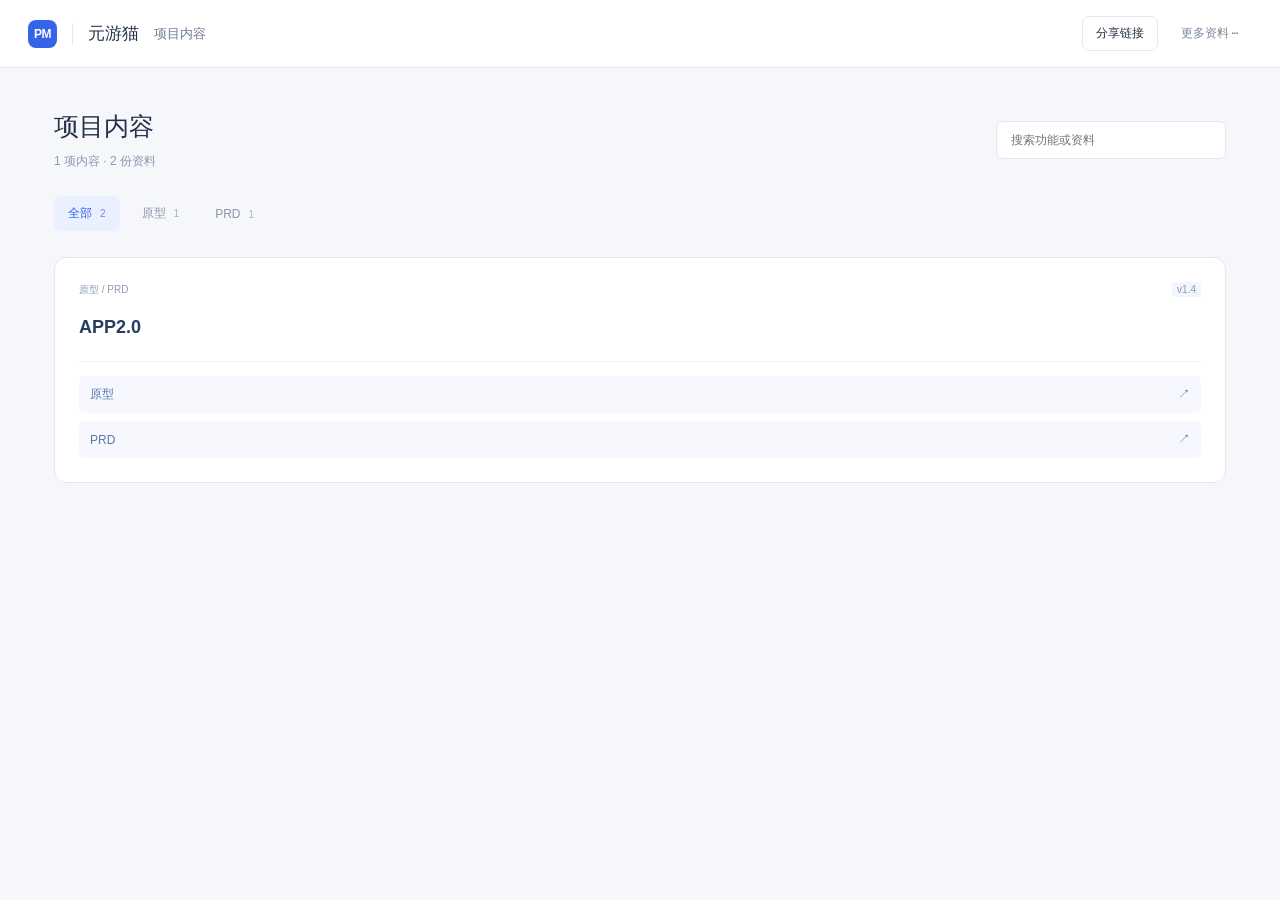
==== commit 94e1b9bd: "修复新版页面与旧缓存脚本混用" ====
--- a/index.html
+++ b/index.html
@@ -1,5 +1,5 @@
 <!doctype html>
-<html lang="zh-CN"><head><meta charset="utf-8"><meta name="viewport" content="width=device-width,initial-scale=1"><meta name="description" content="在当前页面查看项目原型和 PRD。"><title>项目查看</title><link rel="stylesheet" href="assets/viewer.css"><script src="assets/catalog.js" defer></script><script src="assets/portal.js" defer></script></head>
+<html lang="zh-CN"><head><meta charset="utf-8"><meta name="viewport" content="width=device-width,initial-scale=1"><meta name="description" content="在当前页面查看项目原型和 PRD。"><title>项目查看</title><link rel="stylesheet" href="assets/viewer.css?v=aggregate-20261117-1"><script src="assets/catalog.js?v=aggregate-20261117-1" defer></script><script src="assets/portal.js?v=aggregate-20261117-1" defer></script></head>
 <body>
 <header class="viewer-header"><div class="identity"><a id="projectHome" class="brand" href="./" aria-label="返回项目聚合页">PM</a><span class="divider"></span><h1 id="projectTitle"></h1><span id="featureTitle" class="feature-title"></span><span id="version" class="version"></span></div><div class="header-actions"><button id="shareButton" type="button">分享链接</button><button id="sourcesButton" class="quiet" type="button" aria-haspopup="dialog">更多资料 ⋯</button></div></header>
 <main id="main">
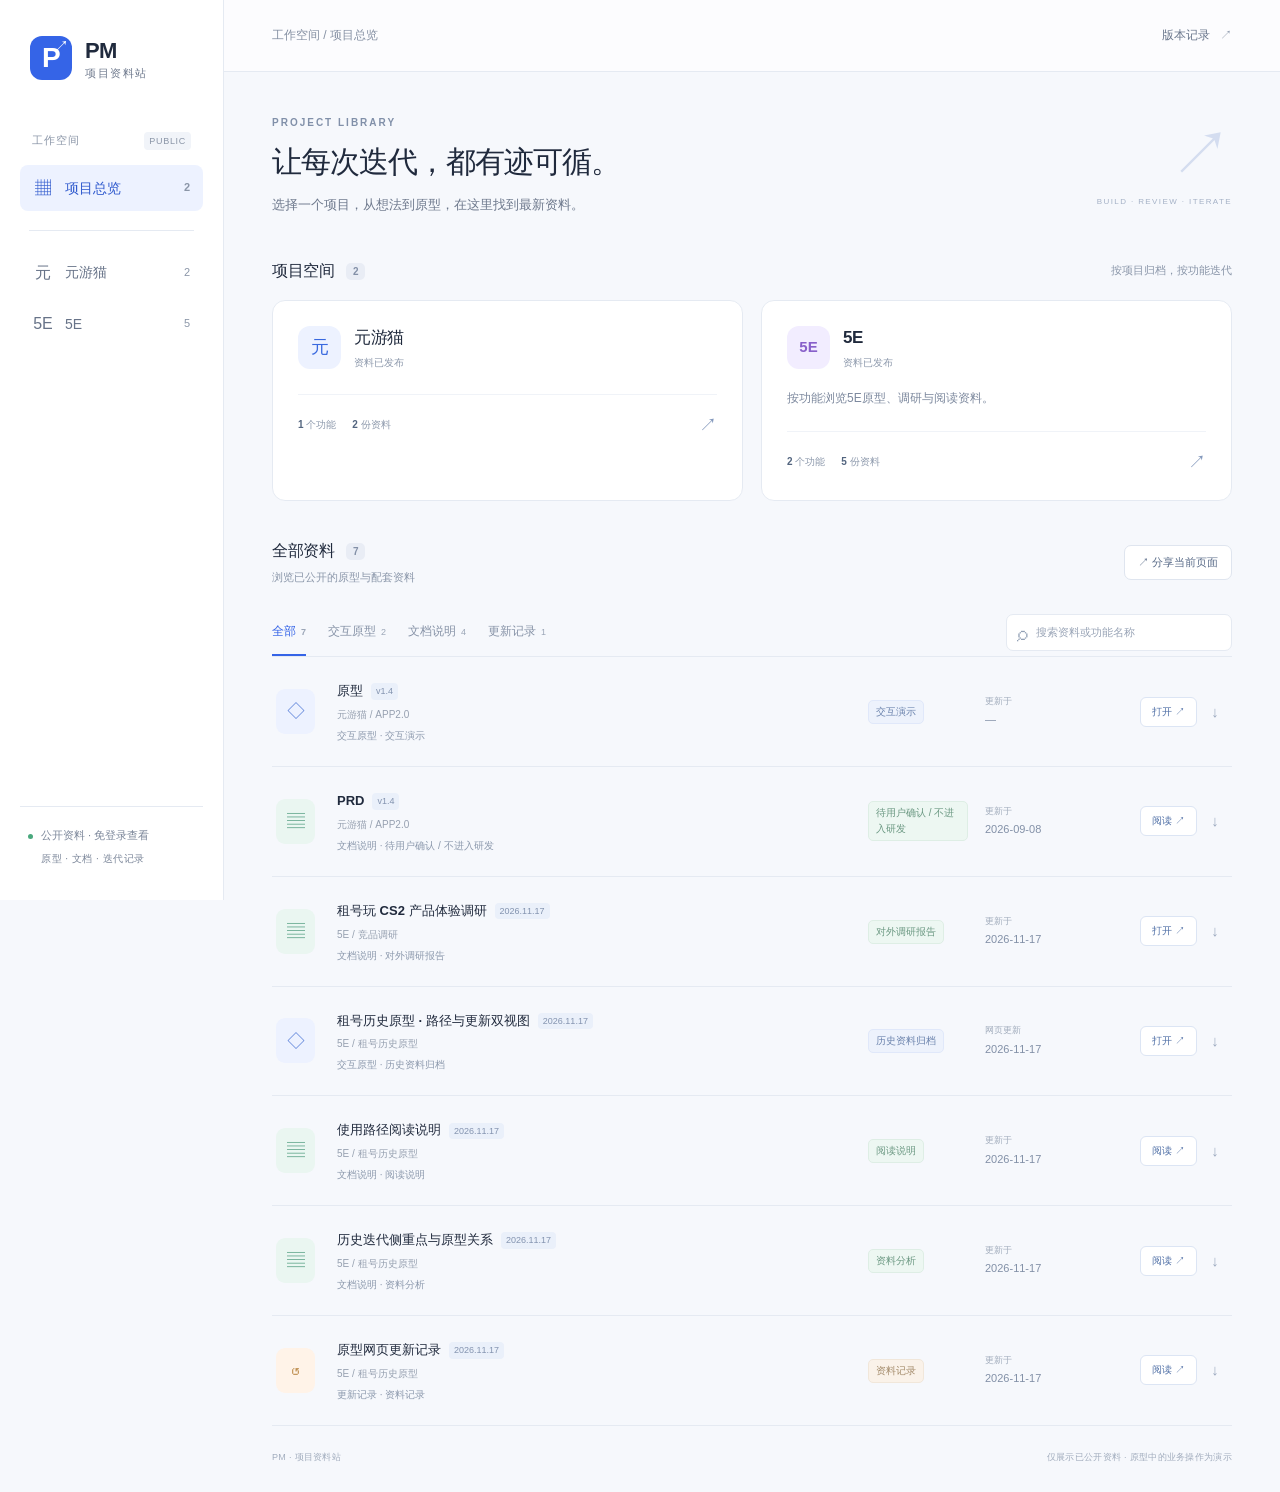
==== commit 010c708f: "独立项目页：左侧文档类型与右侧资料列表，保留总聚合页" ====
--- a/index.html
+++ b/index.html
@@ -1,15 +1,37 @@
 <!doctype html>
-<html lang="zh-CN"><head><meta charset="utf-8"><meta name="viewport" content="width=device-width,initial-scale=1"><meta name="description" content="在当前页面查看项目原型和 PRD。"><title>项目查看</title><link rel="stylesheet" href="assets/viewer.css?v=aggregate-20261117-1"><script src="assets/catalog.js?v=aggregate-20261117-1" defer></script><script src="assets/portal.js?v=aggregate-20261117-1" defer></script></head>
+<html lang="zh-CN">
+<head>
+<meta charset="utf-8"><meta name="viewport" content="width=device-width,initial-scale=1">
+<meta name="description" content="按项目与功能浏览原型、说明和更新记录。"><meta name="theme-color" content="#f6f8fc">
+<title>PM · 项目资料站</title><link rel="stylesheet" href="assets/portal.css?v=portal-split-1">
+<script src="assets/catalog.js?v=portal-split-1" defer></script><script src="assets/portal.js?v=portal-split-1" defer></script>
+</head>
 <body>
-<header class="viewer-header"><div class="identity"><a id="projectHome" class="brand" href="./" aria-label="返回项目聚合页">PM</a><span class="divider"></span><h1 id="projectTitle"></h1><span id="featureTitle" class="feature-title"></span><span id="version" class="version"></span></div><div class="header-actions"><button id="shareButton" type="button">分享链接</button><button id="sourcesButton" class="quiet" type="button" aria-haspopup="dialog">更多资料 ⋯</button></div></header>
-<main id="main">
-<section id="overview" class="overview" aria-labelledby="overviewTitle"><div class="overview-heading"><div><h2 id="overviewTitle">项目内容</h2><p id="overviewSummary"></p></div><label class="overview-search"><input id="contentSearch" type="search" placeholder="搜索功能或资料" aria-label="搜索功能或资料"></label></div><div id="categoryFilters" class="category-filters" role="group" aria-label="内容类型"></div><div id="overviewCards" class="overview-cards"></div><div id="overviewEmpty" class="overview-empty" hidden><h3>暂无匹配内容</h3><p id="overviewEmptyText"></p></div></section>
-<div id="contentToolbar" class="content-toolbar"><div class="viewer-navigation"><a id="backOverview" class="back-overview">← 项目内容</a><div id="viewTabs" class="tabs" role="tablist" aria-label="查看内容"></div></div><div class="toolbar-meta"><span id="contentStatus"></span><a id="downloadFile" download>下载 ↓</a></div></div>
-<section id="prototypePanel" class="content-panel prototype-panel" role="tabpanel"><div id="embedFrames"></div></section>
-<section id="prdPanel" class="content-panel prd-panel" role="tabpanel"  hidden><article id="documentBody" class="markdown"></article></section>
-<section id="projectEmpty" class="empty project-empty" hidden><h2 id="emptyTitle"></h2><p>暂无原型或 PRD</p></section>
+<a class="skip" href="#main">跳到主要内容</a>
+<div class="layout">
+<aside class="sidebar" aria-label="项目导航">
+<a class="brand" href="./"><span class="brand-icon">P<span>↗</span></span><span>PM<span class="brand-sub">项目资料站</span></span></a>
+<div class="space-label">工作空间 <span>PUBLIC</span></div>
+<nav id="projectNav" aria-label="项目"></nav>
+<div class="sidebar-footer"><span class="status-dot"></span>公开资料 · 免登录查看<p>原型 · 文档 · 迭代记录</p></div>
+</aside>
+<div class="workspace">
+<header class="topbar"><div class="breadcrumb" id="breadcrumb">工作空间 / 项目总览</div><a class="repo-link" href="https://github.com/xiaocaipanzy-arch/PM" target="_blank" rel="noopener">版本记录 <span>↗</span></a></header>
+<main id="main" tabindex="-1">
+<section class="intro"><div><div class="eyebrow">PROJECT LIBRARY</div><h1 id="pageTitle">让每次迭代，都有迹可循。</h1><p id="pageDescription">选择一个项目，从想法到原型，在这里找到最新资料。</p></div><div class="intro-mark" aria-hidden="true"><span>↗</span><small>BUILD · REVIEW · ITERATE</small></div></section>
+<section id="projectsSection" aria-labelledby="projectsTitle"><div class="section-heading"><h2 id="projectsTitle">项目空间 <span id="projectCount"></span></h2><span class="subtle">按项目归档，按功能迭代</span></div><div id="projectCards" class="project-grid"></div></section>
+<section class="library" aria-labelledby="resourcesTitle"><div class="section-heading resources-heading"><div><h2 id="resourcesTitle">全部资料 <span id="resourceCount"></span></h2><p id="resourceHint" class="subtle">浏览已公开的原型与配套资料</p></div><button id="shareButton" class="button secondary" type="button">↗ 分享当前页面</button></div>
+<div id="featureNav" class="feature-nav" aria-label="功能筛选"></div>
+<div class="toolbar"><div id="typeTabs" class="type-tabs" role="group" aria-label="资料类型"></div><label class="search"><span aria-hidden="true">⌕</span><input id="searchInput" type="search" placeholder="搜索资料或功能名称" aria-label="搜索资料或功能名称" autocomplete="off"></label></div>
+<p id="resultSummary" class="sr-only" role="status" aria-live="polite"></p>
+<div id="resourceList" class="resource-list"></div>
+<div id="emptyState" class="empty-state" hidden><div aria-hidden="true">▤</div><h3 id="emptyTitle"></h3><p id="emptyDescription"></p><button id="clearFilters" class="button secondary" type="button" hidden>清除筛选</button></div>
+</section>
+<footer class="page-footer"><span>PM · 项目资料站</span><span>仅展示已公开资料 · 原型中的业务操作为演示</span></footer>
 </main>
-<dialog id="sourcesDialog" aria-labelledby="sourcesTitle"><header><h2 id="sourcesTitle">项目与历史资料</h2><button id="closeSources" type="button" aria-label="关闭更多资料">×</button></header><div class="sources-body"><section><h3>当前项目的功能</h3><nav id="featureLinks"></nav></section><section><h3>其他项目</h3><nav id="projectLinks"></nav></section><section><h3>版本来源</h3><a class="source-link" href="https://github.com/xiaocaipanzy-arch/PM/commits/main/" target="_blank" rel="noopener">查看 Git 版本记录 ↗</a></section></div></dialog>
-<div id="toast" role="status" aria-live="polite" hidden></div>
-<noscript>请启用 JavaScript 查看原型与 PRD。</noscript>
+</div>
+</div>
+<dialog id="documentDialog" aria-labelledby="documentTitle"><header class="document-header"><div><div id="documentMeta" class="eyebrow"></div><h2 id="documentTitle"></h2></div><button id="closeDocument" class="icon-button" type="button" aria-label="关闭文档">×</button></header><div id="documentBody" class="markdown"></div><footer class="document-footer"><a id="documentDownload" class="button secondary" download>下载文件 ↓</a><a id="documentRaw" target="_blank" rel="noopener">查看原文件 ↗</a></footer></dialog>
+<div id="toast" class="toast" role="status" aria-live="polite" hidden></div>
+<noscript><p>资料站需要 JavaScript 才能搜索与筛选。你仍可直接<a href="元游猫/APP2.0/">打开元游猫 APP2.0 原型</a>。</p></noscript>
 </body></html>
--- a/assets/portal.css
+++ b/assets/portal.css
@@ -0,0 +1,3 @@
+:root{color-scheme:light;--ink:#202a3d;--muted:#6d788c;--line:#e5eaf2;--accent:#3564e7;--bg:#f6f8fc;font-family:Inter,-apple-system,BlinkMacSystemFont,"Segoe UI","PingFang SC","Microsoft YaHei",sans-serif;font-synthesis:none}*{box-sizing:border-box}body{margin:0;color:var(--ink);background:var(--bg);font-size:14px;line-height:1.6}button,input{font:inherit}button,a,input{touch-action:manipulation}a{color:inherit;text-decoration:none}button{cursor:pointer}button:focus-visible,a:focus-visible,input:focus-visible{outline:3px solid #9eb8ff;outline-offset:3px}button:disabled{cursor:default}button{color:inherit}h1,h2,h3,p{margin:0}.layout{min-height:100vh;display:grid;grid-template-columns:224px minmax(0,1fr)}.sidebar{background:#fff;border-right:1px solid var(--line);position:sticky;top:0;height:100vh;padding:33px 20px;display:flex;flex-direction:column}.brand{display:flex;gap:13px;align-items:center;font-size:22px;font-weight:750;letter-spacing:-.6px;padding:0 10px}.brand-icon{width:42px;height:44px;border-radius:12px;background:#3564e7;color:white;display:grid;place-items:center;position:relative;font-size:28px}.brand-icon span{font-size:16px;position:absolute;right:4px;top:-2px}.brand-sub{display:block;font-size:11px;font-weight:500;color:var(--muted);letter-spacing:1.6px;margin-top:-3px}.space-label{margin:49px 12px 15px;color:#8a95a7;font-size:11px;letter-spacing:1px;display:flex;align-items:center;justify-content:space-between}.space-label span{font-size:9px;letter-spacing:.7px;background:#f1f4f9;border-radius:4px;padding:2px 5px}#projectNav{display:grid;gap:6px}.nav-link{display:flex;align-items:center;gap:12px;min-height:45px;border-radius:8px;padding:10px 13px;color:#677388;transition:background .15s}.nav-link:hover{background:#f5f7fb}.nav-link.active{background:#edf2ff;color:#315bce;font-weight:650}.nav-symbol{width:20px;text-align:center;font-size:16px}.nav-count{margin-left:auto;font-size:11px;color:#8b96a8}.nav-divider{height:1px;background:var(--line);margin:13px 9px}.sidebar-footer{margin-top:auto;border-top:1px solid var(--line);padding:20px 8px 0;color:#7c879a;font-size:11px}.sidebar-footer p{margin-top:6px;padding-left:13px;font-size:10px;letter-spacing:.5px}.status-dot{display:inline-block;width:5px;height:5px;background:#49a87d;border-radius:50%;margin-right:8px;vertical-align:middle}.workspace{min-width:0}.topbar{height:72px;border-bottom:1px solid var(--line);display:flex;align-items:center;justify-content:space-between;padding:0 48px;background:#ffffffa6;gap:12px}.breadcrumb{font-size:12px;color:#8590a3}.repo-link{font-size:12px;color:#69768c}.repo-link span{padding-left:7px;color:#95a0b2}main{max-width:1400px;padding:43px 48px 0;margin:auto}.intro{display:flex;justify-content:space-between;align-items:center;gap:30px;margin-bottom:42px}.eyebrow{font-size:10px;letter-spacing:2px;font-weight:700;color:#8190a9}.intro h1{font-size:30px;line-height:1.4;letter-spacing:-1px;margin-top:10px;font-weight:700}.intro p{margin-top:12px;font-size:13px;color:var(--muted)}.intro-mark{text-align:right;min-width:170px;opacity:.75;user-select:none}.intro-mark>span{display:block;font-size:62px;color:#c8d4ec;line-height:1.1;font-weight:200}.intro-mark small{font-size:8px;letter-spacing:1.4px;color:#8a9ab5}.section-heading{display:flex;justify-content:space-between;align-items:center;gap:16px;margin-bottom:17px}h2{font-size:16px;font-weight:650;letter-spacing:-.3px}h2 span{font-size:10px;background:#e9edf5;color:#8390a7;padding:3px 7px;border-radius:5px;margin-left:7px;vertical-align:middle}.subtle{font-size:11px;color:#8a96a9}.project-grid{display:grid;grid-template-columns:repeat(2,minmax(0,1fr));gap:18px;margin-bottom:37px}.project-card{display:block;border:1px solid var(--line);background:white;border-radius:13px;padding:23px 25px;transition:transform .15s,box-shadow .15s,border-color .15s;position:relative}.project-card:hover{transform:translateY(-2px);border-color:#c5d4f5;box-shadow:0 8px 25px #284d9810}.project-card-top{display:flex;align-items:center;gap:13px}.project-icon{display:grid;place-items:center;width:43px;height:43px;border-radius:12px;font-weight:750;font-size:18px;color:#3969df;background:#edf2ff}.project-icon.purple{background:#f2edff;color:#8860ca;font-size:15px}.project-card h3{font-size:17px;letter-spacing:-.5px}.project-card .mini-status{font-size:10px;color:#8d99ac;margin-top:3px}.project-card>p{font-size:12px;color:#7d899e;margin-top:17px;line-height:1.7}.project-card-bottom{display:flex;align-items:center;gap:16px;font-size:10px;color:#8d99ac;margin-top:23px;padding-top:16px;border-top:1px solid #f0f3f8}.project-card-bottom strong{color:#53657f;font-weight:600}.project-arrow{margin-left:auto;color:#8499bd;font-size:18px}.resources-heading{margin-top:5px;margin-bottom:22px}.resources-heading .subtle{margin-top:6px}.button{display:inline-flex;align-items:center;justify-content:center;gap:8px;min-height:35px;padding:7px 13px;border-radius:7px;border:1px solid transparent;font-size:11px;white-space:nowrap}.secondary{background:white;border-color:#dfe5ef;color:#596b88}.secondary:hover{background:#f3f6fd;border-color:#b9c9ea}.toolbar{display:flex;justify-content:space-between;align-items:center;gap:20px;border-bottom:1px solid var(--line);margin-bottom:0}.type-tabs{display:flex;gap:22px;align-items:center}.type-tab{border:0;border-bottom:2px solid transparent;background:none;padding:13px 0;color:#8793a7;font-size:12px;white-space:nowrap}.type-tab.active{color:#3564e7;border-bottom-color:#3564e7;font-weight:650}.type-tab small{padding-left:5px;font-size:9px;color:#9ba6b7}.search{display:flex;align-items:center;gap:8px;background:#fff;border:1px solid var(--line);border-radius:7px;padding:6px 10px;color:#92a0b5;max-width:250px}.search span{font-size:21px;line-height:1}.search input{border:0;outline:0;background:none;color:#455671;font-size:11px;min-width:0;width:185px;padding:3px 0}.search input::placeholder{color:#9aa5b7}.feature-nav{display:flex;gap:7px;flex-wrap:wrap;margin:-2px 0 17px}.feature-nav:empty{display:none}.feature-chip{border:1px solid #e2e7f1;border-radius:20px;background:transparent;padding:5px 12px;font-size:11px;color:#8390a5}.feature-chip.active{background:#eaf0ff;color:#3564e7;border-color:#ccdafd}.resource-list{display:grid}.resource-row{display:grid;grid-template-columns:44px minmax(180px,1fr) 100px 118px 108px;align-items:center;gap:17px;padding:22px 4px;border-bottom:1px solid var(--line)}.file-icon{display:grid;place-items:center;width:39px;height:45px;border-radius:9px;background:#edf2ff;color:#5079d6;font-size:18px}.file-icon.document{background:#eaf6f1;color:#529c80}.file-icon.changelog{background:#fff3e8;color:#bd8c4d}.resource-title{font-size:13px;font-weight:650;display:inline-flex;align-items:center;gap:8px;background:none;border:0;padding:0;text-align:left}.resource-title:hover{color:#3564e7}.resource-version{font-size:9px;font-weight:500;color:#8393af;background:#eaf0fa;border-radius:4px;padding:1px 5px;white-space:nowrap}.resource-context{font-size:10px;color:#96a0b0;margin-top:5px}.resource-type{font-size:10px;color:#8c99ad;margin-top:5px}.badge{display:inline-block;font-size:10px;background:#edf2fc;border:1px solid #e0e8fa;color:#6a82ac;border-radius:5px;padding:3px 7px}.badge.document{background:#edf7f2;border-color:#deeee5;color:#6b9882}.badge.changelog{background:#faf2e9;border-color:#f1e7da;color:#a38b6b}.resource-date{font-size:11px;color:#8290a7}.resource-date small{display:block;font-size:9px;color:#a1acbc;margin-bottom:3px}.resource-actions{display:flex;gap:5px;align-items:center;justify-content:flex-end}.open-button{background:#fff;color:#4f6fa6;border:1px solid #dce5f4;border-radius:6px;padding:6px 11px;font-size:10px;white-space:nowrap}.open-button:hover{background:#edf3ff}.download-button{width:26px;height:28px;display:grid;place-items:center;border-radius:5px;font-size:15px;color:#9aa8be}.download-button:hover{background:#eaf0fa;color:#3564e7}.empty-state{text-align:center;padding:58px 20px 65px}.empty-state>div{font-size:36px;color:#b4c2da;margin-bottom:12px}.empty-state h3{font-size:16px;font-weight:600}.empty-state p{color:#8693a8;font-size:12px;margin-top:9px}.empty-state button{margin-top:18px}.page-footer{display:flex;justify-content:space-between;gap:20px;padding:24px 0 28px;font-size:9px;color:#a1acbd;letter-spacing:.3px}dialog{width:min(780px,calc(100vw - 28px));max-height:85vh;padding:0;border:1px solid #dbe3f2;border-radius:16px;color:var(--ink);box-shadow:0 24px 80px #142a5230}dialog::backdrop{background:#17243a70;backdrop-filter:blur(3px)}.document-header{display:flex;align-items:center;justify-content:space-between;gap:20px;padding:25px 30px;border-bottom:1px solid var(--line);position:sticky;top:0;background:white}.document-header h2{margin-top:6px;font-size:20px}.icon-button{width:33px;height:33px;border:0;border-radius:7px;background:#f0f3f9;font-size:23px;color:#7c8ca7}.markdown{padding:28px 32px;font-size:14px;line-height:1.9;overflow-wrap:anywhere;min-height:160px}.markdown h1{font-size:24px;margin:6px 0 20px}.markdown h2{font-size:18px;margin:28px 0 12px}.markdown h3{font-size:15px;margin:22px 0 10px}.markdown p{margin:10px 0}.markdown ul,.markdown ol{padding-left:22px}.markdown li{margin:5px 0}.markdown pre{background:#f3f6fb;padding:16px;border-radius:8px;overflow:auto;font-size:12px}.markdown code{font-family:ui-monospace,monospace;background:#edf2fb;padding:2px 4px;border-radius:4px;font-size:.9em}.markdown a{color:#3564e7;text-decoration:underline}.markdown strong{font-weight:650}.document-footer{display:flex;align-items:center;justify-content:space-between;padding:18px 30px;border-top:1px solid var(--line);font-size:12px}.toast{position:fixed;bottom:25px;left:50%;transform:translateX(-50%);padding:11px 18px;border-radius:8px;background:#243554;color:white;font-size:12px;box-shadow:0 5px 25px #23355433;z-index:10;max-width:calc(100vw - 28px);text-align:center}.sr-only,.skip:not(:focus){position:absolute;width:1px;height:1px;padding:0;margin:-1px;overflow:hidden;clip:rect(0,0,0,0);white-space:nowrap;border:0}.skip:focus{position:fixed;top:5px;left:5px;padding:10px;background:white;z-index:99}[hidden]{display:none!important}@media(min-width:1500px){main{padding-top:58px}.intro{margin-bottom:52px}}@media(max-width:1100px){.layout{grid-template-columns:190px minmax(0,1fr)}.sidebar{padding-left:12px;padding-right:12px}.topbar{padding:0 28px}main{padding:32px 28px 0}.resource-row{grid-template-columns:38px minmax(140px,1fr) 95px 85px;gap:12px}.resource-status{display:none}.type-tabs{gap:15px}.search{max-width:205px}.intro h1{font-size:27px}.intro-mark{min-width:100px}.intro-mark small{display:none}}@media(max-width:760px){.layout{display:block}.sidebar{position:static;height:auto;padding:17px 20px;border-right:0;border-bottom:1px solid var(--line)}.brand{padding:0;font-size:19px}.brand-icon{width:34px;height:36px;font-size:24px}.brand-sub{font-size:9px}.space-label,.sidebar-footer,.nav-divider{display:none}#projectNav{display:flex;gap:8px;margin-top:18px;overflow:auto}.nav-link{min-height:35px;padding:7px 12px;gap:7px;white-space:nowrap;font-size:12px}.nav-symbol{font-size:12px;width:16px}.nav-count{font-size:10px;padding-left:5px}.topbar{height:54px;padding:0 20px}.breadcrumb,.repo-link{font-size:10px}main{padding:27px 20px 0}.intro{margin-bottom:30px}.intro h1{font-size:25px}.intro p{font-size:12px;line-height:1.9}.intro-mark{display:none}.project-grid{gap:12px;margin-bottom:30px}.project-card{padding:18px 16px}.project-icon{width:35px;height:35px;font-size:15px;border-radius:10px}.project-card-top{gap:10px}.project-card h3{font-size:16px}.project-card>p{font-size:11px;min-height:37px}.project-card-bottom{gap:8px;font-size:9px;flex-wrap:wrap}.project-card-bottom .project-arrow{display:none}.section-heading>.subtle{display:none}.resources-heading{gap:8px}.resources-heading .button{font-size:10px;padding:7px 10px}.toolbar{flex-direction:column-reverse;align-items:stretch;gap:7px}.search{max-width:none}.search input{width:100%;font-size:12px;min-height:25px}.type-tabs{gap:24px;overflow:auto}.type-tab{font-size:12px}.resource-row{grid-template-columns:35px minmax(0,1fr) auto;gap:11px;padding:20px 0}.file-icon{width:34px;height:40px;font-size:16px}.resource-date{display:none}.resource-title{font-size:12px;gap:5px;flex-wrap:wrap}.resource-context{font-size:9px}.resource-type{font-size:9px}.resource-actions{gap:2px}.open-button{padding:7px 9px}.page-footer{flex-direction:column;gap:6px;padding-top:22px}.document-header{padding:20px}.document-header h2{font-size:18px}.markdown{padding:18px 22px;font-size:13px}.document-footer{padding:15px 20px}}@media(prefers-reduced-motion:reduce){*{transition:none!important;scroll-behavior:auto!important}}
+
+.resource-type .mobile-date{display:none}@media(max-width:760px){.resource-type .mobile-date{display:inline}}
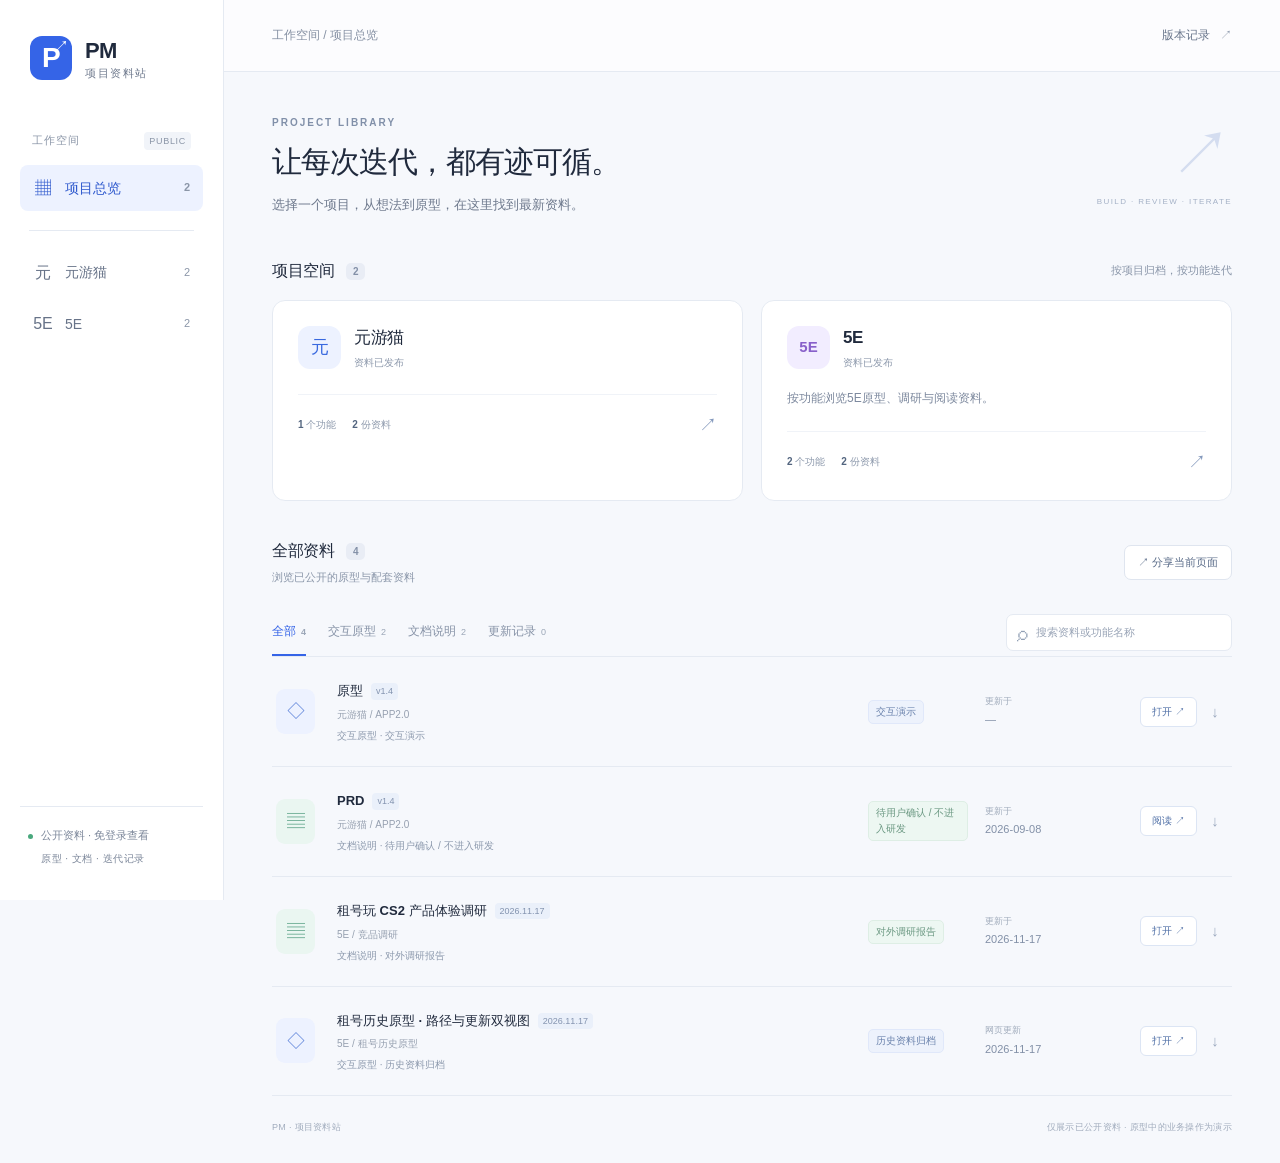
==== commit 52640e08: "精简5E历史原型发布，仅保留HTML查看器入口" ====
--- a/index.html
+++ b/index.html
@@ -4,7 +4,7 @@
 <meta charset="utf-8"><meta name="viewport" content="width=device-width,initial-scale=1">
 <meta name="description" content="按项目与功能浏览原型、说明和更新记录。"><meta name="theme-color" content="#f6f8fc">
 <title>PM · 项目资料站</title><link rel="stylesheet" href="assets/portal.css?v=portal-split-1">
-<script src="assets/catalog.js?v=portal-split-1" defer></script><script src="assets/portal.js?v=portal-split-1" defer></script>
+<script src="assets/catalog.js?v=5e-viewer-only-20261117" defer></script><script src="assets/portal.js?v=portal-split-1" defer></script>
 </head>
 <body>
 <a class="skip" href="#main">跳到主要内容</a>
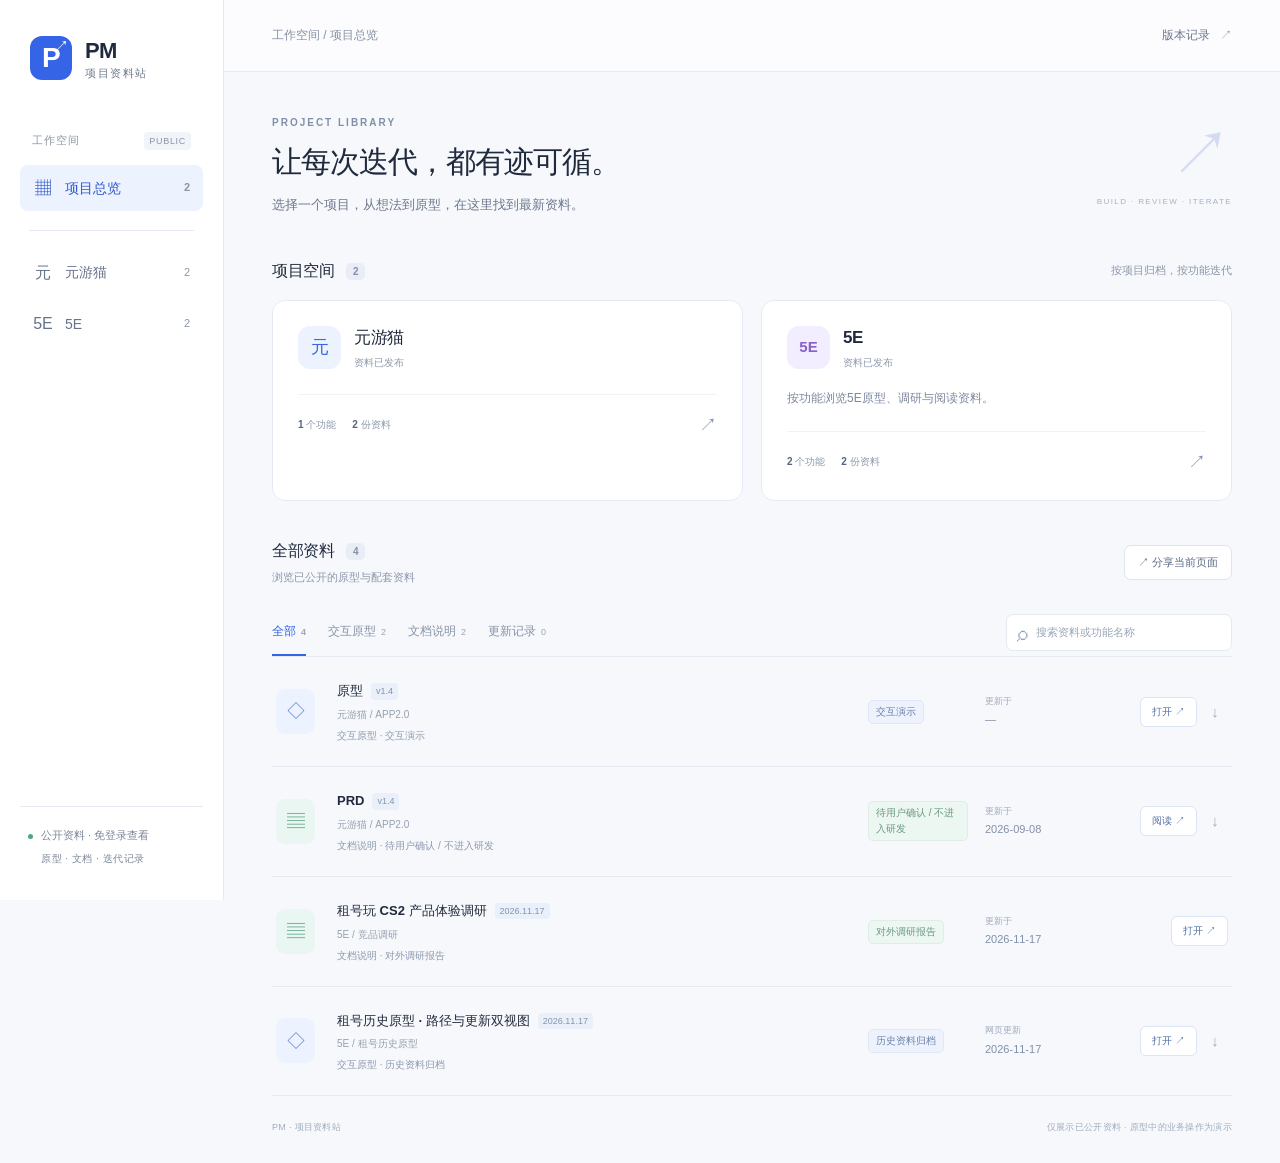
==== commit e2aee462: "调整租号玩报告默认浅色并移除打印下载入口" ====
--- a/index.html
+++ b/index.html
@@ -4,7 +4,7 @@
 <meta charset="utf-8"><meta name="viewport" content="width=device-width,initial-scale=1">
 <meta name="description" content="按项目与功能浏览原型、说明和更新记录。"><meta name="theme-color" content="#f6f8fc">
 <title>PM · 项目资料站</title><link rel="stylesheet" href="assets/portal.css?v=portal-split-1">
-<script src="assets/catalog.js?v=5e-viewer-only-20261117" defer></script><script src="assets/portal.js?v=portal-split-1" defer></script>
+<script src="assets/catalog.js?v=5e-reading-20261117" defer></script><script src="assets/portal.js?v=5e-reading-20261117" defer></script>
 </head>
 <body>
 <a class="skip" href="#main">跳到主要内容</a>
